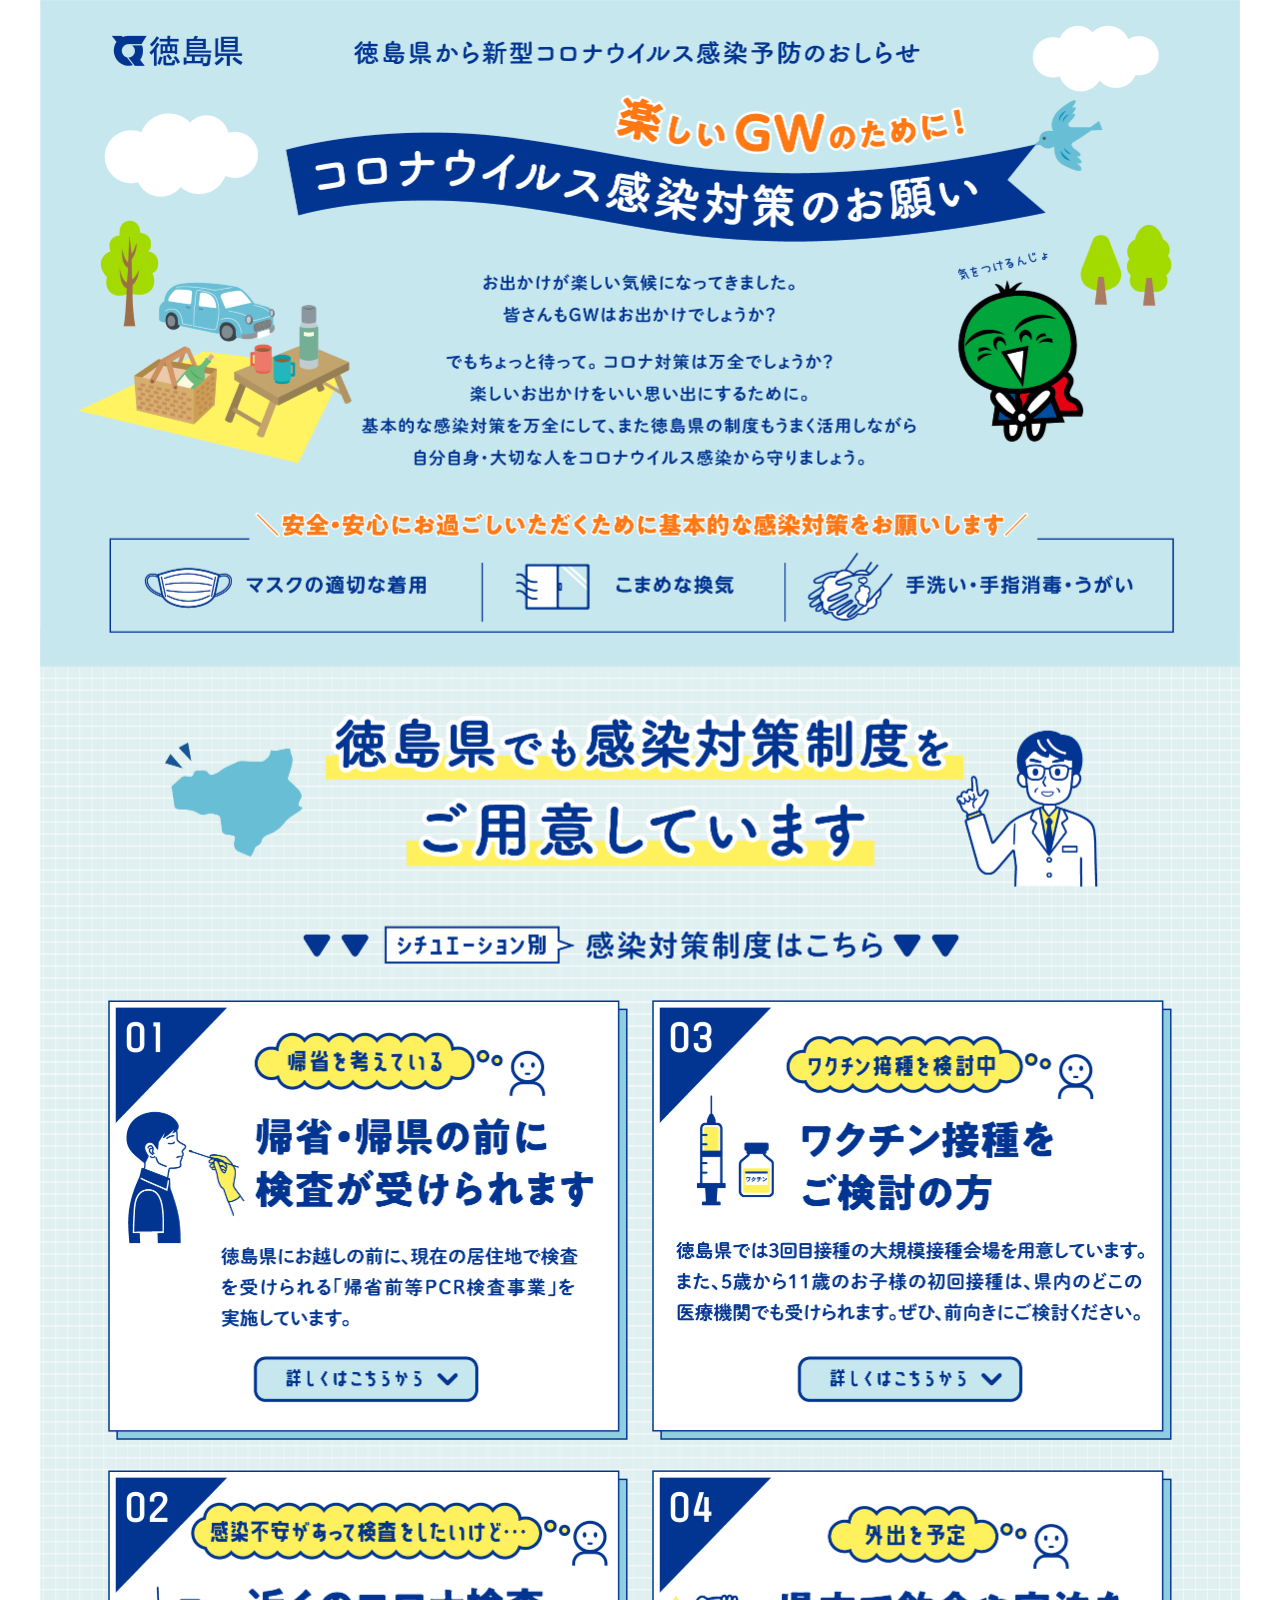
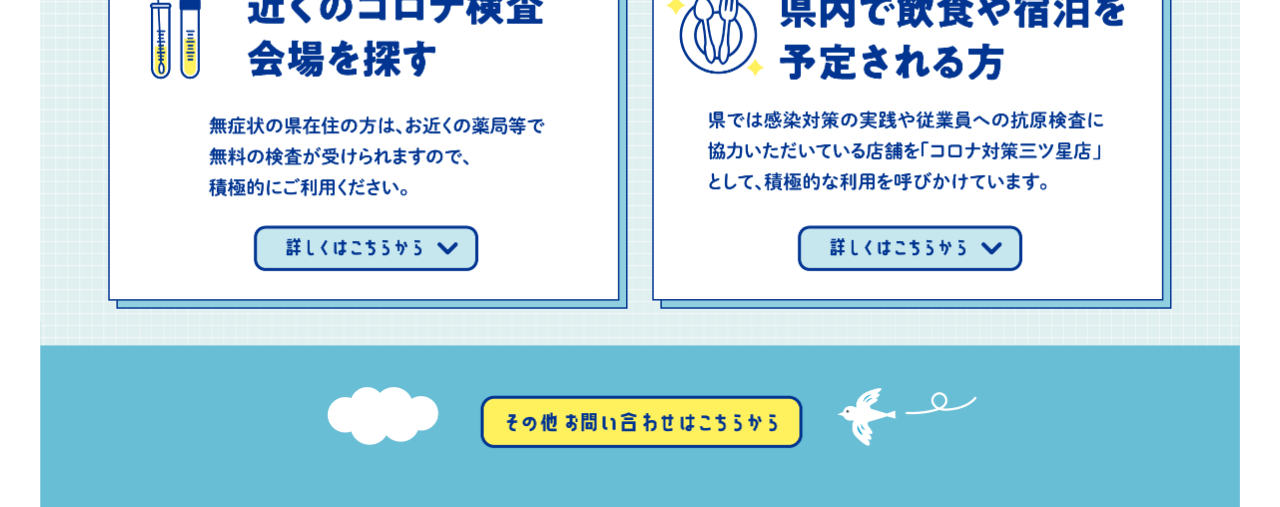
==== index.html @ fa1882f9 "初期値" ====
<!DOCTYPE html>
<html lang="ja" prefix="og: https://ogp.me/ns#">

<head>

<meta charset="utf-8">
<meta name="viewport" content="width=device-width">
<meta name="format-detection" content="telephone=no">

<title></title>
<meta name="description" content="###">
<meta name="keywords" content="###">

<link rel="icon" href="img/cmn/favicon.ico">
<link rel="apple-touch-icon" href="img/cmn/apple-touch-icon.png">

<link rel="stylesheet" href="css/style.css">

</head>
<body>

  <div class="main">
    <div class="main_img"><img src="img/main.png" alt="メイン画像"></div>
    <ol class="main_link mod_flex_center">
      <li class="item"><a href=""><img src="img/link1.png" alt=""></a></li>
      <li class="item"><a href=""><img src="img/link2.png" alt=""></a></li>
      <li class="item"><a href=""><img src="img/link3.png" alt=""></a></li>
      <li class="item"><a href=""><img src="img/link4.png" alt=""></a></li>
    </ol>
  </div>

</body>
</html>
---- css/style.css ----
@charset "UTF-8";
@import url("../css/default.css");
@import url("../css/delay_anim.css");
@import url("../css/default.css");
@import url("../css/delay_anim.css");
body {
  width: 100%;
  min-width: 1000px;
  min-height: 100vh;
  color: #000;
  font-size: .14rem;
  font-family: "メイリオ", "Meiryo", "游ゴシック", "Yu Gothic", YuGothic, "ヒラギノ角ゴ Pro W3", "Hiragino Kaku Gothic Pro", sans-serif;
  background-color: #fff;
}

@media screen and (max-width: 767px) {
  body {
    min-width: 320px;
  }
  body.fixed {
    position: fixed !important;
    top: 0;
    left: 0;
    overflow: hidden;
  }
}

/* Avoid Chrome to see Safari hack */
@supports (-webkit-touch-callout: none) {
  body {
    /* The hack for Safari */
    min-height: -webkit-fill-available;
  }
}

.wrapper {
  overflow: hidden;
}

.container {
  width: 960px;
  margin: 0 auto;
}

@media screen and (max-width: 767px) {
  .container {
    width: calc(100% - .2rem);
  }
}

a {
  color: #000;
}

@media screen and (max-width: 767px) {
  img {
    width: 100%;
  }
}

.img_switch {
  visibility: hidden;
}

@media screen and (max-width: 767px) {
  .pconly {
    display: none !important;
  }
}

@media screen and (min-width: 768px) {
  .sponly {
    display: none;
  }
}

.sec_bg {
  background: url(../img/cmn/bg.png) center center no-repeat;
}

.border-radius {
  border-radius: 9px;
  -webkit-border-radius: 9px;
  -moz-border-radius: 9px;
}

.object-fit_img01 {
  -o-object-fit: contain;
     object-fit: contain;
  font-family: 'object-fit: contain;';
}

.object-fit_img02 {
  -o-object-fit: cover;
     object-fit: cover;
  -o-object-position: bottom;
     object-position: bottom;
  font-family: 'object-fit: cover; object-position: bottom;';
}

.nopost {
  padding: 0.5rem 0;
  font-size: 1.2em;
  text-align: center;
}

/* Loading
--------------------------------------------------------------*/
.cmn_loader {
  width: 100%;
  height: 100vh;
  background-color: #e8e7e7;
  position: fixed;
  top: 0;
  left: 0;
  z-index: 9999;
  -webkit-transition: .4s;
  transition: .4s;
}

.cmn_loader p {
  width: 341px;
  height: 100vh;
  line-height: 100vh;
  margin: 0 auto;
  text-align: center;
  opacity: 1;
  -webkit-transition: opacity 1s ease;
  transition: opacity 1s ease;
}

.cmn_loader p img {
  width: 100%;
  vertical-align: middle;
}

.cmn_loader p.load {
  opacity: 1;
}

/* header
--------------------------------------------------------------*/
.cmn_header {
  position: relative;
  /* globalNav ---------- */
}

@media screen and (min-width: 768px) {
  .cmn_header .nav .hamburger {
    display: none;
  }
}

@media screen and (max-width: 767px) {
  .cmn_header .nav .hamburger {
    display: block;
  }
}

@media screen and (min-width: 768px) {
  .cmn_header .nav .global {
    display: block !important;
  }
}

@media screen and (max-width: 767px) {
  .cmn_header .nav .global {
    display: none;
    width: 100vw;
    height: 100vh;
    padding: 100px 0 0;
    background-color: #fff;
    text-align: center;
    position: absolute;
    top: 0;
  }
}

/* SP Menu */
.menu-trigger {
  display: inline-block;
  width: 36px;
  height: 28px;
  vertical-align: middle;
  cursor: pointer;
  position: fixed;
  top: 15px;
  right: 15px;
  z-index: 100;
}

@media screen and (min-width: 768px) {
  .menu-trigger {
    display: none;
  }
}

.menu-trigger span {
  display: inline-block;
  width: 100%;
  height: 4px;
  background-color: #000;
  -webkit-box-sizing: border-box;
          box-sizing: border-box;
  position: absolute;
  left: 0;
  -webkit-transition: .4s;
  transition: .4s;
}

.menu-trigger.active span {
  background-color: #fff;
}

.menu-trigger span:nth-of-type(1) {
  top: 0;
}

.menu-trigger.active span:nth-of-type(1) {
  -webkit-transform: translateY(12px) rotate(-45deg);
          transform: translateY(12px) rotate(-45deg);
}

.menu-trigger span:nth-of-type(2) {
  top: 12px;
}

.menu-trigger.active span:nth-of-type(2) {
  opacity: 0;
}

.menu-trigger span:nth-of-type(3) {
  bottom: 0;
}

.menu-trigger.active span:nth-of-type(3) {
  -webkit-transform: translateY(-12px) rotate(45deg);
          transform: translateY(-12px) rotate(45deg);
}

/* footer
--------------------------------------------------------------*/
/* pagetop ---------- */
.pagetop {
  position: fixed;
  -webkit-transition: .4s;
  transition: .4s;
}

.pagetop:hover {
  opacity: .7;
}

/* --------------------------------------------------------------
   下層_共通
-------------------------------------------------------------- */
/* 01 BreadCrumb ---------- */
.breadcrumb ol {
  -webkit-box-sizing: border-box;
          box-sizing: border-box;
}

.breadcrumb ol li {
  display: inline;
  font-size: 13px;
}

.breadcrumb ol li a {
  color: #000;
  -webkit-transition: .4s;
  transition: .4s;
}

.breadcrumb ol li a:hover {
  opacity: .7;
}

.breadcrumb ol li a::after {
  content: "/";
  margin-left: 3px;
}

/* 02 BreadCrumb ---------- */
.breadcrumb .breadcrumb_inner {
  width: 100%;
  text-overflow: ellipsis;
  overflow: hidden;
  white-space: nowrap;
  -webkit-box-sizing: border-box;
          box-sizing: border-box;
}

.breadcrumb .breadcrumb_inner > span {
  display: inline;
  font-size: 13px;
}

.breadcrumb .breadcrumb_inner > span a {
  color: #000;
  -webkit-transition: .4s;
  transition: .4s;
}

.breadcrumb .breadcrumb_inner > span a:hover {
  opacity: .7;
}

.breadcrumb .breadcrumb_inner > span a::after {
  content: "/";
  margin-left: 3px;
}

/* page title ---------- */
/* template ---------- */
/* ページャー ---------- */
/* SP時、横スクロール */
.cmn_yoko_scroll {
  -webkit-overflow-scrolling: touch;
  overflow-scrolling: touch;
  overflow-x: scroll;
  white-space: nowrap;
  /*-webkit-overflow-scrolling: touch;safari未対応のため削除する*/
}

.cmn_yoko_scroll::-webkit-scrollbar {
  height: 10px;
}

.cmn_yoko_scroll::-webkit-scrollbar-track {
  margin: 0 2px;
  background: #ccc;
  border-radius: 5px;
}

.cmn_yoko_scroll::-webkit-scrollbar-thumb {
  border-radius: 5px;
  background: #666;
}

/* SP時のみタップしたら画像拡大 */
.sponly {
  position: relative;
}

.sponly a {
  pointer-events: none;
}

.sponly a::before {
  display: block;
  position: absolute;
  content: "";
  top: 0;
  left: 0;
  width: 100%;
  height: 100%;
  background: transparent;
  z-index: 10;
}

/* 中心 ----------- */
.top_mv {
  position: fixed;
  top: 0;
  left: 220px;
  width: calc(100% - 220px);
  min-width: 1000px;
  height: 1030px;
  z-index: -1;
}

.top_mv video {
  position: absolute;
  top: 50%;
  left: 50%;
  width: auto;
  height: auto;
  min-width: 100%;
  min-height: 100%;
  -webkit-transform: translate(-50%, -50%);
          transform: translate(-50%, -50%);
}

.top_mv .mv_catch {
  width: 100%;
  position: absolute;
  top: 50%;
  left: 0;
  text-align: center;
  margin-top: -153px;
}

/* --------------------------------------------------------------
   Module_Element
-------------------------------------------------------------- */
/* Flex ---------- */
.mod_flex {
  display: -webkit-box;
  display: -webkit-flex;
  display: -ms-flexbox;
  display: flex;
  -webkit-flex-wrap: wrap;
      -ms-flex-wrap: wrap;
          flex-wrap: wrap;
}

.mod_flex.align-center {
  -webkit-box-align: center;
  -webkit-align-items: center;
      -ms-flex-align: center;
          align-items: center;
}

.mod_flex_center {
  display: -webkit-box;
  display: -webkit-flex;
  display: -ms-flexbox;
  display: flex;
  -webkit-flex-wrap: wrap;
      -ms-flex-wrap: wrap;
          flex-wrap: wrap;
  -webkit-box-pack: center;
  -webkit-justify-content: center;
      -ms-flex-pack: center;
          justify-content: center;
}

.mod_flex_center.align-center {
  -webkit-box-align: center;
  -webkit-align-items: center;
      -ms-flex-align: center;
          align-items: center;
}

.mod_flex_between {
  display: -webkit-box;
  display: -webkit-flex;
  display: -ms-flexbox;
  display: flex;
  -webkit-flex-wrap: wrap;
      -ms-flex-wrap: wrap;
          flex-wrap: wrap;
  -webkit-box-pack: justify;
  -webkit-justify-content: space-between;
      -ms-flex-pack: justify;
          justify-content: space-between;
  /* 3列4列の場合の調整 */
  /* // 3列4列の場合の調整 */
}

.mod_flex_between.align-center {
  -webkit-box-align: center;
  -webkit-align-items: center;
      -ms-flex-align: center;
          align-items: center;
}

.mod_flex_between.col3::after, .mod_flex_between.col4::before, .mod_flex_between.col4::after {
  content: "";
  display: block;
  height: 0;
}

.mod_flex_between.col4::before {
  -webkit-box-ordinal-group: 2;
  -webkit-order: 1;
      -ms-flex-order: 1;
          order: 1;
}

.mod_flex_around {
  display: -webkit-box;
  display: -webkit-flex;
  display: -ms-flexbox;
  display: flex;
  -webkit-flex-wrap: wrap;
      -ms-flex-wrap: wrap;
          flex-wrap: wrap;
  -webkit-justify-content: space-around;
      -ms-flex-pack: distribute;
          justify-content: space-around;
}

.mod_flex_around.align-center {
  -webkit-box-align: center;
  -webkit-align-items: center;
      -ms-flex-align: center;
          align-items: center;
}

/* Background ---------- */
.mod_bg01 {
  background-size: 20rem auto;
  background-repeat: no-repeat;
  background-position: center;
}

@media screen and (max-width: 767px) {
  .mod_bg01 {
    background-size: 100%;
  }
}

.mod_bg02 {
  background-size: cover;
  background-repeat: no-repeat;
  background-position: center;
}

@media screen and (max-width: 767px) {
  .mod_bg02 {
    background-size: 100%;
  }
}

.mod_bg03 {
  background-repeat: repeat;
}

/* mod_layout ---------- */
.mod_layout01 {
  padding: 1rem 0;
}

@media screen and (max-width: 767px) {
  .mod_layout01 {
    padding: .5rem 0;
  }
}

.mod_layout02 {
  padding: 1rem 0 0;
}

@media screen and (max-width: 767px) {
  .mod_layout02 {
    padding: .5rem 0 0;
  }
}

/* mod_btn ---------- */
.mod_btn01 a {
  display: block;
  -webkit-transition: .4s;
  transition: .4s;
}

.mod_btn01 a:hover {
  opacity: .7;
}

/* number ---------- */
.mod_num {
  counter-reset: number 0;
}

.mod_num li {
  position: relative;
}

.mod_num li::before {
  counter-increment: number 1;
  content: counter(number) "";
  border-radius: 50%;
  position: absolute;
}

/* wp-pagenavi ---------- */
.wp-pagenavi {
  display: -webkit-box;
  display: -webkit-flex;
  display: -ms-flexbox;
  display: flex;
  -webkit-flex-wrap: wrap;
      -ms-flex-wrap: wrap;
          flex-wrap: wrap;
  -webkit-box-pack: center;
  -webkit-justify-content: center;
      -ms-flex-pack: center;
          justify-content: center;
  -webkit-box-align: center;
  -webkit-align-items: center;
      -ms-flex-align: center;
          align-items: center;
  height: 55px;
}

.wp-pagenavi a,
.wp-pagenavi .current {
  display: -webkit-box;
  display: -webkit-flex;
  display: -ms-flexbox;
  display: flex;
  -webkit-flex-wrap: wrap;
      -ms-flex-wrap: wrap;
          flex-wrap: wrap;
  -webkit-box-align: center;
  -webkit-align-items: center;
      -ms-flex-align: center;
          align-items: center;
  -webkit-box-pack: center;
  -webkit-justify-content: center;
      -ms-flex-pack: center;
          justify-content: center;
  width: 46px;
  height: 100%;
  margin: 0 5px;
  border-radius: 6px;
}

.wp-pagenavi a {
  color: #000;
  font-size: 18px;
  font-weight: bold;
  font-family: "Roboto", sans-serif;
  background-color: #fff;
  border: 2px solid #dfdfdf;
}

@media screen and (min-width: 768px) {
  .wp-pagenavi a {
    -webkit-transition: .4s;
    transition: .4s;
  }
  .wp-pagenavi a:hover {
    opacity: .7;
  }
  .wp-pagenavi a:hover {
    color: #f00;
    border-color: currentColor;
    opacity: 1;
  }
}

.wp-pagenavi a.previouspostslink, .wp-pagenavi a.nextpostslink {
  -webkit-box-pack: normal;
  -webkit-justify-content: normal;
      -ms-flex-pack: normal;
          justify-content: normal;
  width: auto;
  margin: 0 25px;
  font-size: 16px;
}

.wp-pagenavi a.previouspostslink {
  padding: 0 16px 0 50px;
  background: left 15px center/6px auto no-repeat url(../img/common/arrow_left.png);
}

.wp-pagenavi a.nextpostslink {
  padding: 0 50px 0 16px;
  background: right 15px center/6px auto no-repeat url(../img/common/arrow_right.png);
}

.wp-pagenavi .extend {
  margin: 0 12px;
  font-size: 18px;
  font-weight: bold;
}

.wp-pagenavi .current {
  color: #9c9c9c;
  background-color: #eeeeee;
  border: 2px solid #eeeeee;
}

/* TOP
--------------------------------------------------------------*/
/* main visual / firstview ----------- */
/* 下層pege名前
--------------------------------------------------------------*/
/* main visual / firstview ----------- */
/* gmap ----------- */
#map-canvas {
  width: 100%;
  height: 360px;
  border: 5px solid #000;
}

@media screen and (max-width: 767px) {
  #map-canvas {
    height: 250px;
    border-width: 2px;
  }
}

.gm-style img {
  max-width: 100% !important;
  max-height: 100%;
}

/* お問い合わせ
--------------------------------------------------------------*/
/* contents ----------- */
/* form ----------- */
input,
textarea,
select {
  width: 100%;
  border: none;
  font-size: .15rem;
  background: #f4f4f4;
  outline: none;
}

@media screen and (max-width: 767px) {
  input,
  textarea,
  select {
    font-size: .16rem;
  }
}

input::-webkit-input-placeholder,
textarea::-webkit-input-placeholder {
  color: #aaa;
}

input:-ms-input-placeholder,
textarea:-ms-input-placeholder {
  color: #aaa;
}

input::-ms-input-placeholder,
textarea::-ms-input-placeholder {
  color: #aaa;
}

input::placeholder,
textarea::placeholder {
  color: #aaa;
}

input:-ms-input-placeholder,
textarea:-ms-input-placeholder {
  color: #aaa;
}

input::-ms-input-placeholder,
textarea:-ms-input-placeholder {
  color: #aaa;
}

input::-ms-input-placeholder,
textarea::-ms-input-placeholder {
  color: #aaa;
}

input::-ms-input-placeholder,
textarea::placeholder {
  color: #aaa;
}

input[type="number"] {
  -moz-appearance: none;
       appearance: none;
  -webkit-appearance: none;
}

input[type="number"]::-webkit-outer-spin-button,
input[type="number"]::-webkit-inner-spin-button {
  -webkit-appearance: none;
  margin: 0;
}

input[type="number"] {
  -moz-appearance: textfield;
}

input[type="date"]::-webkit-inner-spin-button {
  appearance: none;
  -webkit-appearance: none;
}

input[type="date"]::-webkit-clear-button {
  appearance: none;
  -webkit-appearance: none;
}

input {
  min-height: .55rem;
  padding: .05rem .25rem;
}

textarea {
  height: 1.65rem;
  padding: .2rem .25rem;
  resize: none;
}

select::-ms-expand {
  display: none;
}

select,
.select {
  -webkit-appearance: none;
  -moz-appearance: none;
  appearance: none;
  background-image: url(../img/contact/select_arrow.png);
  background-repeat: no-repeat;
  background-size: .074rem auto;
  background-position: center right .2rem;
  cursor: pointer;
}

/* 検索 ----------- */
.search input[type=search] {
  -webkit-appearance: none;
  display: inline-block;
  padding: .05rem .1rem;
  width: 2.2rem;
  height: .4rem;
  font-size: .16rem;
  -webkit-box-sizing: border-box;
          box-sizing: border-box;
  border-radius: .04rem;
  border: 1px solid #ccc;
}

.search input[type=search]::-webkit-search-cancel-button {
  -webkit-appearance: none;
}

.search input[type=search]:focus {
  outline: none;
}

.search input[type=search]:focus::-webkit-input-placeholder {
  color: transparent;
}

.search input[type=submit] {
  -webkit-appearance: none;
  padding: 0 10px;
  width: .35rem;
  height: 0;
  padding: .4rem 0 0;
  border: none;
  background: center/0.2rem auto no-repeat url(../img/column/search_ico.png);
  position: absolute;
  top: 0;
  right: 0;
}

.form {
  width: 100%;
}

.form dt,
.form dd {
  font-size: .16rem;
  text-align: left;
}

.form dt {
  width: 2.4rem;
  float: left;
  clear: both;
  padding: .2rem 0 0;
  font-weight: 600;
}

@media screen and (max-width: 767px) {
  .form dt {
    width: 100%;
    float: none;
    padding: .23rem 0 .05rem;
  }
}

.form dd {
  padding: 0 0 .2rem 2.4rem;
}

.form dd.radio input[type="radio"] {
  display: none;
  -webkit-appearance: none;
     -moz-appearance: none;
          appearance: none;
}

.form dd.radio input[type="radio"] + span {
  padding-left: .27rem;
  width: .18rem;
  height: .18rem;
  min-height: 0;
  font-size: .17rem;
  background-image: url(../img/contact/radio.png);
  background-repeat: no-repeat;
  background-size: .18rem auto;
  background-position: left center;
  cursor: pointer;
  position: relative;
  -webkit-appearance: none;
  -moz-appearance: none;
  -webkit-appearance: none;
}

@media screen and (max-width: 767px) {
  .form dd.radio input[type="radio"] + span {
    height: auto;
    line-height: 1.8;
  }
}

.form dd.radio input[type="radio"] + span {
  cursor: pointer;
}

.form dd.radio input[type="radio"]:checked + span {
  background-image: url(../img/contact/radio_checked.png);
}

.check input[type="checkbox"] {
  display: none;
}

.check input[type="checkbox"] + span {
  height: auto;
  padding-left: .25rem;
  line-height: 1;
  cursor: pointer;
  position: relative;
}

.check input[type="checkbox"] + span::before {
  content: "";
  width: .2rem;
  height: .2rem;
  background-image: url(../img/contact/checkbox.png);
  background-repeat: no-repeat;
  background-size: .2rem auto;
  position: absolute;
  top: 0;
  left: 0;
}

.check input[type="checkbox"]:checked + span::before {
  background-image: url(../img/contact/checkbox_checked.png);
}

/* form_btn ----------- */
.form_btn {
  margin: .4rem 0 0;
}

.form_btn input {
  display: inline-block;
  width: 3.3rem;
  height: .68rem;
  line-height: .68rem;
  min-height: 100%;
  margin: 0 .06rem;
  padding: 0;
  color: #fff;
  font-size: .16rem;
  background-color: #f2a531;
  background-image: url(../img/contact/arrow_right.png);
  background-repeat: no-repeat;
  background-position: center right .48rem;
  background-size: .0741rem auto;
  cursor: pointer;
  -webkit-transition: .4s;
  transition: .4s;
}

.form_btn input:hover {
  opacity: .7;
}

@media screen and (max-width: 767px) {
  .form_btn input {
    width: 3.31rem;
    margin: 0;
    background-position: center right .5rem;
  }
}

/* privacy ----------- */
.privacy {
  overflow-y: scroll;
}

@media screen and (max-width: 767px) {
  .privacy {
    -webkit-overflow-scrolling: touch;
  }
  .privacy::-webkit-scrollbar {
    width: .06rem;
  }
  .privacy::-webkit-scrollbar-thumb {
    background: #b5b5b5;
    border-radius: .1rem;
  }
}

/* エラー　デフォルト ----------- */
/* input ----------- */
/* confirm ----------- */
/* thanks ----------- */
.wpcf7-spinner {
  display: none !important;
}

/* --------------------------------------------------------------
   共通
-------------------------------------------------------------- */
body {
  min-width: 1000px;
  color: #000;
  font-size: .14rem;
  font-family: "メイリオ", "Meiryo", "游ゴシック", "Yu Gothic", YuGothic, "ヒラギノ角ゴ Pro W3", "Hiragino Kaku Gothic Pro", sans-serif;
  background-color: #fff;
}

@media screen and (max-width: 767px) {
  body {
    min-width: 320px;
  }
}

.wrapper {
  overflow: hidden;
}

.container {
  width: 960px;
  margin: 0 auto;
}

@media screen and (max-width: 767px) {
  .container {
    width: calc(100% - .2rem);
  }
}

a {
  color: #000;
}

.img_switch {
  visibility: hidden;
}

@media screen and (max-width: 767px) {
  .pconly {
    display: none !important;
  }
}

@media screen and (min-width: 768px) {
  .sponly {
    display: none;
  }
}

.sec_bg {
  background: url(../img/cmn/bg.png) center center no-repeat;
}

.border-radius {
  border-radius: 9px;
  -webkit-border-radius: 9px;
  -moz-border-radius: 9px;
}

.object-fit_img01 {
  -o-object-fit: contain;
     object-fit: contain;
  font-family: 'object-fit: contain;';
}

.object-fit_img02 {
  -o-object-fit: cover;
     object-fit: cover;
  -o-object-position: bottom;
     object-position: bottom;
  font-family: 'object-fit: cover; object-position: bottom;';
}

.nopost {
  padding: 0.5rem 0;
  font-size: 1.2em;
  text-align: center;
}

/* Loading
--------------------------------------------------------------*/
.cmn_loader {
  width: 100%;
  height: 100vh;
  background-color: #e8e7e7;
  position: fixed;
  top: 0;
  left: 0;
  z-index: 9999;
  -webkit-transition: .4s;
  transition: .4s;
}

.cmn_loader p {
  width: 341px;
  height: 100vh;
  line-height: 100vh;
  margin: 0 auto;
  text-align: center;
  opacity: 1;
  -webkit-transition: opacity 1s ease;
  transition: opacity 1s ease;
}

.cmn_loader p img {
  width: 100%;
  vertical-align: middle;
}

.cmn_loader p.load {
  opacity: 1;
}

/* header
--------------------------------------------------------------*/
.cmn_header {
  position: relative;
  /* globalNav ---------- */
}

.cmn_header .nav .hamburger {
  display: none;
}

@media screen and (max-width: 767px) {
  .cmn_header .nav .hamburger {
    display: block;
  }
}

@media screen and (min-width: 768px) {
  .cmn_header .nav .global {
    display: block !important;
  }
}

@media screen and (max-width: 767px) {
  .cmn_header .nav .global {
    display: none;
    width: 100vw;
    height: 100vh;
    padding: 100px 0 0;
    background-color: #fff;
    text-align: center;
    position: absolute;
    top: 0;
  }
}

/* SP Menu */
.menu-trigger {
  display: inline-block;
  width: 36px;
  height: 28px;
  vertical-align: middle;
  cursor: pointer;
  position: fixed;
  top: 15px;
  right: 15px;
  z-index: 100;
}

@media screen and (min-width: 768px) {
  .menu-trigger {
    display: none;
  }
}

.menu-trigger span {
  display: inline-block;
  width: 100%;
  height: 4px;
  background-color: #000;
  -webkit-box-sizing: border-box;
          box-sizing: border-box;
  position: absolute;
  left: 0;
  -webkit-transition: .4s;
  transition: .4s;
}

.menu-trigger.active span {
  background-color: #fff;
}

.menu-trigger span:nth-of-type(1) {
  top: 0;
}

.menu-trigger.active span:nth-of-type(1) {
  -webkit-transform: translateY(12px) rotate(-45deg);
          transform: translateY(12px) rotate(-45deg);
}

.menu-trigger span:nth-of-type(2) {
  top: 12px;
}

.menu-trigger.active span:nth-of-type(2) {
  opacity: 0;
}

.menu-trigger span:nth-of-type(3) {
  bottom: 0;
}

.menu-trigger.active span:nth-of-type(3) {
  -webkit-transform: translateY(-12px) rotate(45deg);
          transform: translateY(-12px) rotate(45deg);
}

/* footer
--------------------------------------------------------------*/
/* pagetop ---------- */
.pagetop {
  position: fixed;
  -webkit-transition: .4s;
  transition: .4s;
}

.pagetop:hover {
  opacity: .7;
}

/* --------------------------------------------------------------
   Module_Element
-------------------------------------------------------------- */
/* Flex ---------- */
.mod_flex {
  display: -webkit-box;
  display: -webkit-flex;
  display: -ms-flexbox;
  display: flex;
  -webkit-flex-wrap: wrap;
      -ms-flex-wrap: wrap;
          flex-wrap: wrap;
}

.mod_flex.align-center {
  -webkit-box-align: center;
  -webkit-align-items: center;
      -ms-flex-align: center;
          align-items: center;
}

.mod_flex_center {
  display: -webkit-box;
  display: -webkit-flex;
  display: -ms-flexbox;
  display: flex;
  -webkit-flex-wrap: wrap;
      -ms-flex-wrap: wrap;
          flex-wrap: wrap;
  -webkit-box-pack: center;
  -webkit-justify-content: center;
      -ms-flex-pack: center;
          justify-content: center;
}

.mod_flex_center.align-center {
  -webkit-box-align: center;
  -webkit-align-items: center;
      -ms-flex-align: center;
          align-items: center;
}

.mod_flex_between {
  display: -webkit-box;
  display: -webkit-flex;
  display: -ms-flexbox;
  display: flex;
  -webkit-flex-wrap: wrap;
      -ms-flex-wrap: wrap;
          flex-wrap: wrap;
  -webkit-box-pack: justify;
  -webkit-justify-content: space-between;
      -ms-flex-pack: justify;
          justify-content: space-between;
  /* 3列4列の場合の調整 */
  /* // 3列4列の場合の調整 */
}

.mod_flex_between.align-center {
  -webkit-box-align: center;
  -webkit-align-items: center;
      -ms-flex-align: center;
          align-items: center;
}

.mod_flex_between.col3::after, .mod_flex_between.col4::before, .mod_flex_between.col4::after {
  content: "";
  display: block;
  height: 0;
}

.mod_flex_between.col4::before {
  -webkit-box-ordinal-group: 2;
  -webkit-order: 1;
      -ms-flex-order: 1;
          order: 1;
}

.mod_flex_around {
  display: -webkit-box;
  display: -webkit-flex;
  display: -ms-flexbox;
  display: flex;
  -webkit-flex-wrap: wrap;
      -ms-flex-wrap: wrap;
          flex-wrap: wrap;
  -webkit-justify-content: space-around;
      -ms-flex-pack: distribute;
          justify-content: space-around;
}

.mod_flex_around.align-center {
  -webkit-box-align: center;
  -webkit-align-items: center;
      -ms-flex-align: center;
          align-items: center;
}

/* Background ---------- */
.mod_bg01 {
  background-size: 20rem auto;
  background-repeat: no-repeat;
  background-position: center;
}

@media screen and (max-width: 767px) {
  .mod_bg01 {
    background-size: 100%;
  }
}

.mod_bg02 {
  background-size: cover;
  background-repeat: no-repeat;
  background-position: center;
}

@media screen and (max-width: 767px) {
  .mod_bg02 {
    background-size: 100%;
  }
}

.mod_bg03 {
  background-repeat: repeat;
}

/* mod_layout ---------- */
.mod_layout01 {
  padding: 1rem 0;
}

@media screen and (max-width: 767px) {
  .mod_layout01 {
    padding: .5rem 0;
  }
}

.mod_layout02 {
  padding: 1rem 0 0;
}

@media screen and (max-width: 767px) {
  .mod_layout02 {
    padding: .5rem 0 0;
  }
}

/* mod_tit ---------- */
/* mod_btn ---------- */
.mod_btn01 a {
  display: block;
  -webkit-transition: .4s;
  transition: .4s;
}

.mod_btn01 a:hover {
  opacity: .7;
}

/* number ---------- */
.mod_num {
  counter-reset: number 0;
}

.mod_num li {
  position: relative;
}

.mod_num li::before {
  counter-increment: number 1;
  content: counter(number) "";
  border-radius: 50%;
  position: absolute;
}

/* --------------------------------------------------------------
   Contents_共通
-------------------------------------------------------------- */
/* Title ---------- */
/* Text ---------- */
/* fontawesome ---------- */
.fontawesome::before {
  display: inline-block;
  content: "\f105";
  font-family: "Font Awesome 5 Free";
  font-weight: 900;
}

/* main
--------------------------------------------------------------*/
/* main ----------- */
.main {
  margin: 0 auto;
  position: relative;
}

@media screen and (min-width: 768px) {
  .main {
    width: 12rem;
  }
}

.main_link {
  width: 10.88rem;
  position: absolute;
  left: calc(50% - 5.44rem);
  bottom: 1.68rem;
}

.main_link .item {
  width: 5.2rem;
}

@media screen and (min-width: 768px) {
  .main_link .item {
    margin: 0 .12rem .3rem;
  }
}

.main_link .item a {
  display: block;
}

@media screen and (min-width: 768px) {
  .main_link .item a {
    -webkit-transition: .4s;
    transition: .4s;
  }
  .main_link .item a:hover {
    opacity: .7;
  }
}

@media screen and (max-width: 767px) {
  .main_link {
    width: calc(100% - .2rem);
    left: 0;
    right: 0;
    margin: 0 auto;
    bottom: .5rem;
  }
  .main_link .item {
    width: calc((100% - .24rem) / 2);
    margin: 0 .06rem .08rem;
  }
}

/* お問い合わせ
--------------------------------------------------------------*/
/* contents ----------- */
/* form ----------- */
input,
textarea,
select {
  width: 100%;
  border: none;
  font-size: .15rem;
  background-color: #f4f4f4;
}

@media screen and (max-width: 767px) {
  input,
  textarea,
  select {
    font-size: .16rem;
  }
}

input::-webkit-input-placeholder,
textarea::-webkit-input-placeholder {
  color: #aaa;
}

input:-ms-input-placeholder,
textarea:-ms-input-placeholder {
  color: #aaa;
}

input::-ms-input-placeholder,
textarea::-ms-input-placeholder {
  color: #aaa;
}

input::placeholder,
textarea::placeholder {
  color: #aaa;
}

input:-ms-input-placeholder,
textarea:-ms-input-placeholder {
  color: #aaa;
}

input::-ms-input-placeholder,
textarea:-ms-input-placeholder {
  color: #aaa;
}

input::-ms-input-placeholder,
textarea::-ms-input-placeholder {
  color: #aaa;
}

input::-ms-input-placeholder,
textarea::placeholder {
  color: #aaa;
}

input {
  min-height: .55rem;
  padding: .05rem .25rem;
}

textarea {
  height: 1.65rem;
  padding: .2rem .25rem;
  resize: none;
}

select::-ms-expand {
  display: none;
}

select,
.select {
  -webkit-appearance: none;
  -moz-appearance: none;
  appearance: none;
  background-image: url(../img/contact/select_arrow.png);
  background-repeat: no-repeat;
  background-size: .074rem auto;
  background-position: center right .2rem;
  cursor: pointer;
}

dl {
  width: 100%;
}

dl dt,
dl dd {
  font-size: .16rem;
  text-align: left;
}

dl dt {
  width: 2.4rem;
  float: left;
  clear: both;
  padding: .2rem 0 0;
  font-weight: 600;
}

@media screen and (max-width: 767px) {
  dl dt {
    width: 100%;
    float: none;
    padding: .23rem 0 .05rem;
  }
}

dl dd {
  padding: 0 0 .2rem 2.4rem;
}

dl dd.radio input[type="radio"] {
  display: none;
}

dl dd.radio input[type="radio"] + label {
  height: .55rem;
  line-height: .55rem;
  padding-left: .27rem;
  width: .18rem;
  height: .18rem;
  min-height: 0;
  font-size: .17rem;
  background-image: url(../img/contact/radio.png);
  background-repeat: no-repeat;
  background-size: .18rem auto;
  background-position: left center;
  cursor: pointer;
  position: relative;
  -webkit-appearance: none;
}

@media screen and (max-width: 767px) {
  dl dd.radio input[type="radio"] + label {
    height: auto;
    line-height: 1.8;
  }
}

dl dd.radio input[type="radio"] + label {
  cursor: pointer;
}

dl dd.radio input[type="radio"]:checked + label {
  background-image: url(../img/contact/radio_checked.png);
}

.check input[type="checkbox"] {
  display: none;
}

.check input[type="checkbox"] + label {
  height: auto;
  padding-left: .25rem;
  line-height: 1;
  cursor: pointer;
  position: relative;
}

.check input[type="checkbox"] + label::before {
  content: "";
  width: .2rem;
  height: .2rem;
  background-image: url(../img/contact/checkbox.png);
  background-repeat: no-repeat;
  background-size: .2rem auto;
  position: absolute;
  top: 0;
  left: 0;
}

.check input[type="checkbox"]:checked + label::before {
  background-image: url(../img/contact/checkbox_checked.png);
}

/* form_btn ----------- */
.form_btn {
  margin: .4rem 0 0;
}

.form_btn input {
  display: inline-block;
  width: 3.3rem;
  height: .68rem;
  line-height: .68rem;
  min-height: 100%;
  margin: 0 .06rem;
  padding: 0;
  color: #fff;
  font-size: .16rem;
  background-color: #f2a531;
  background-image: url(../img/contact/arrow_right.png);
  background-repeat: no-repeat;
  background-position: center right .48rem;
  background-size: .0741rem auto;
  cursor: pointer;
  -webkit-transition: .4s;
  transition: .4s;
}

.form_btn input:hover {
  opacity: .7;
}

@media screen and (max-width: 767px) {
  .form_btn input {
    width: 3.31rem;
    margin: 0;
    background-position: center right .5rem;
  }
}

/* confirm ----------- */
/* thanks ----------- */
.wpcf7-spinner {
  display: none !important;
}
/*# sourceMappingURL=style.css.map */
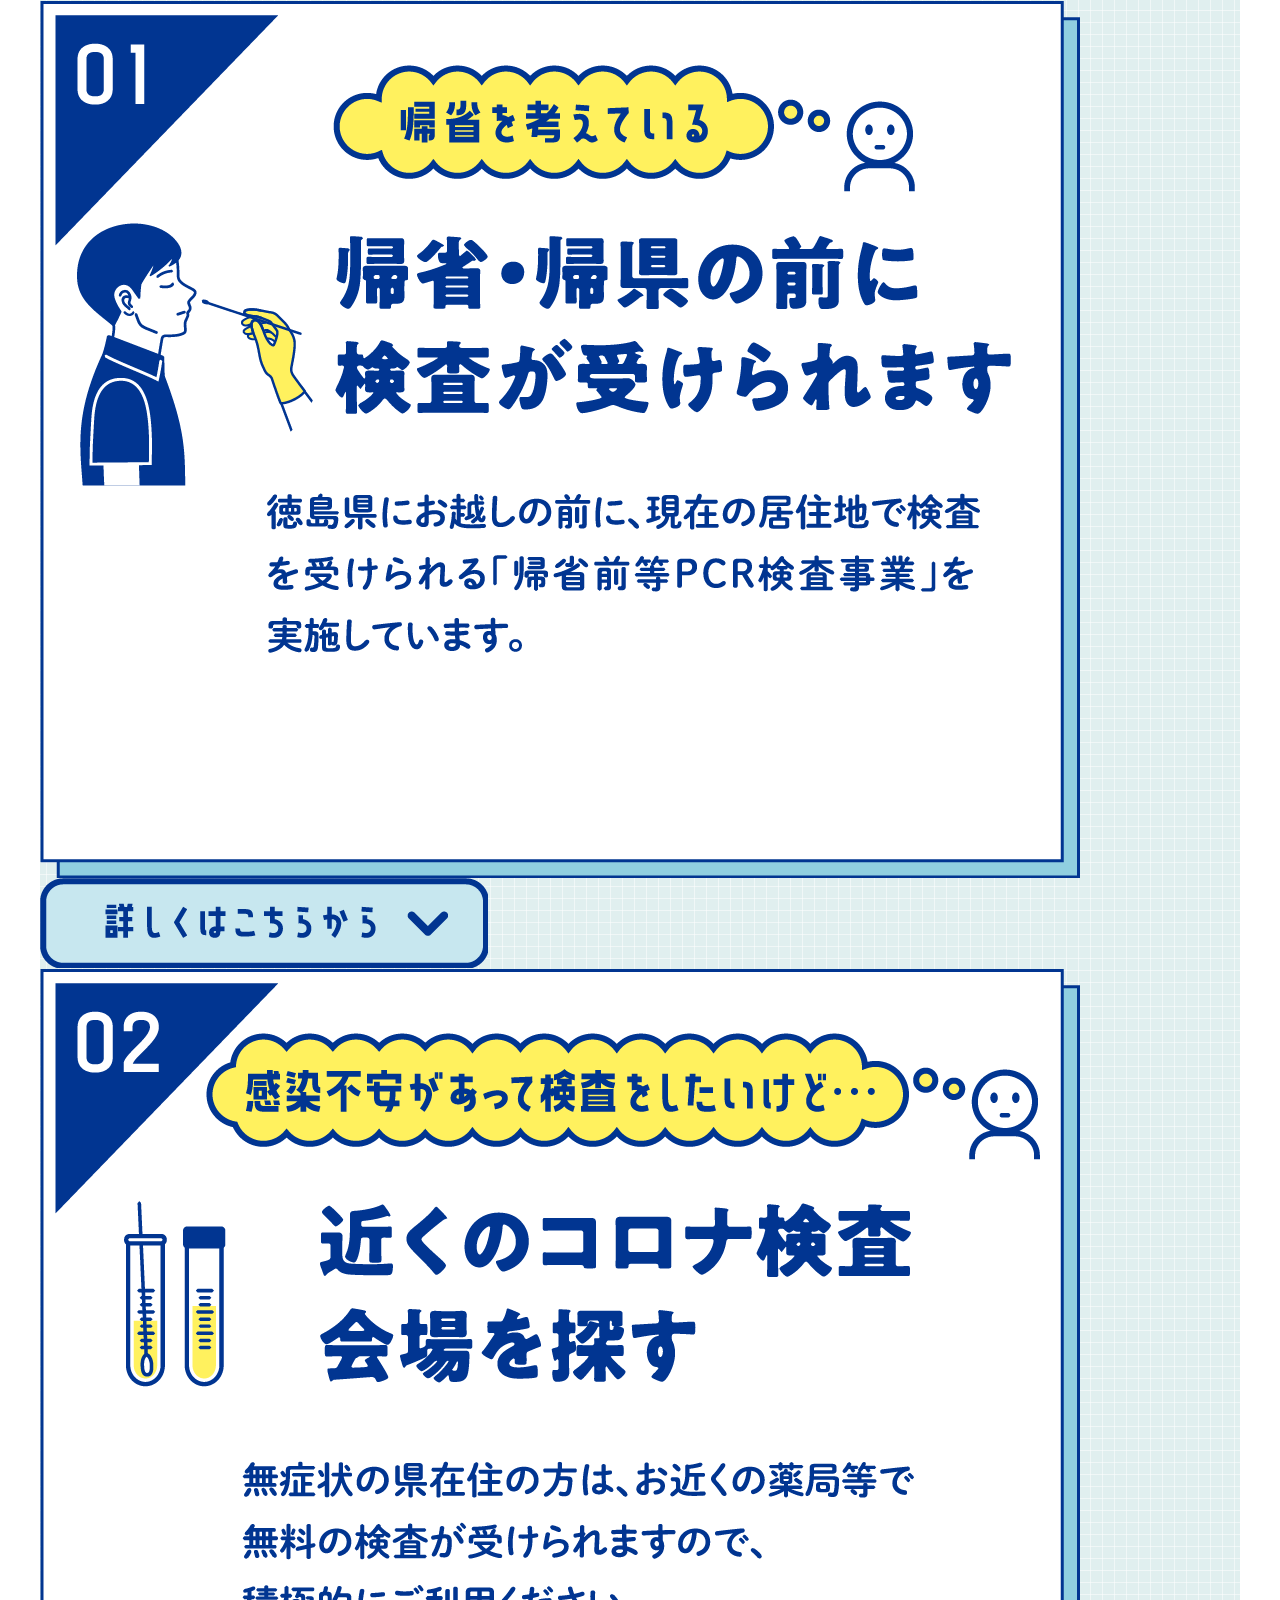
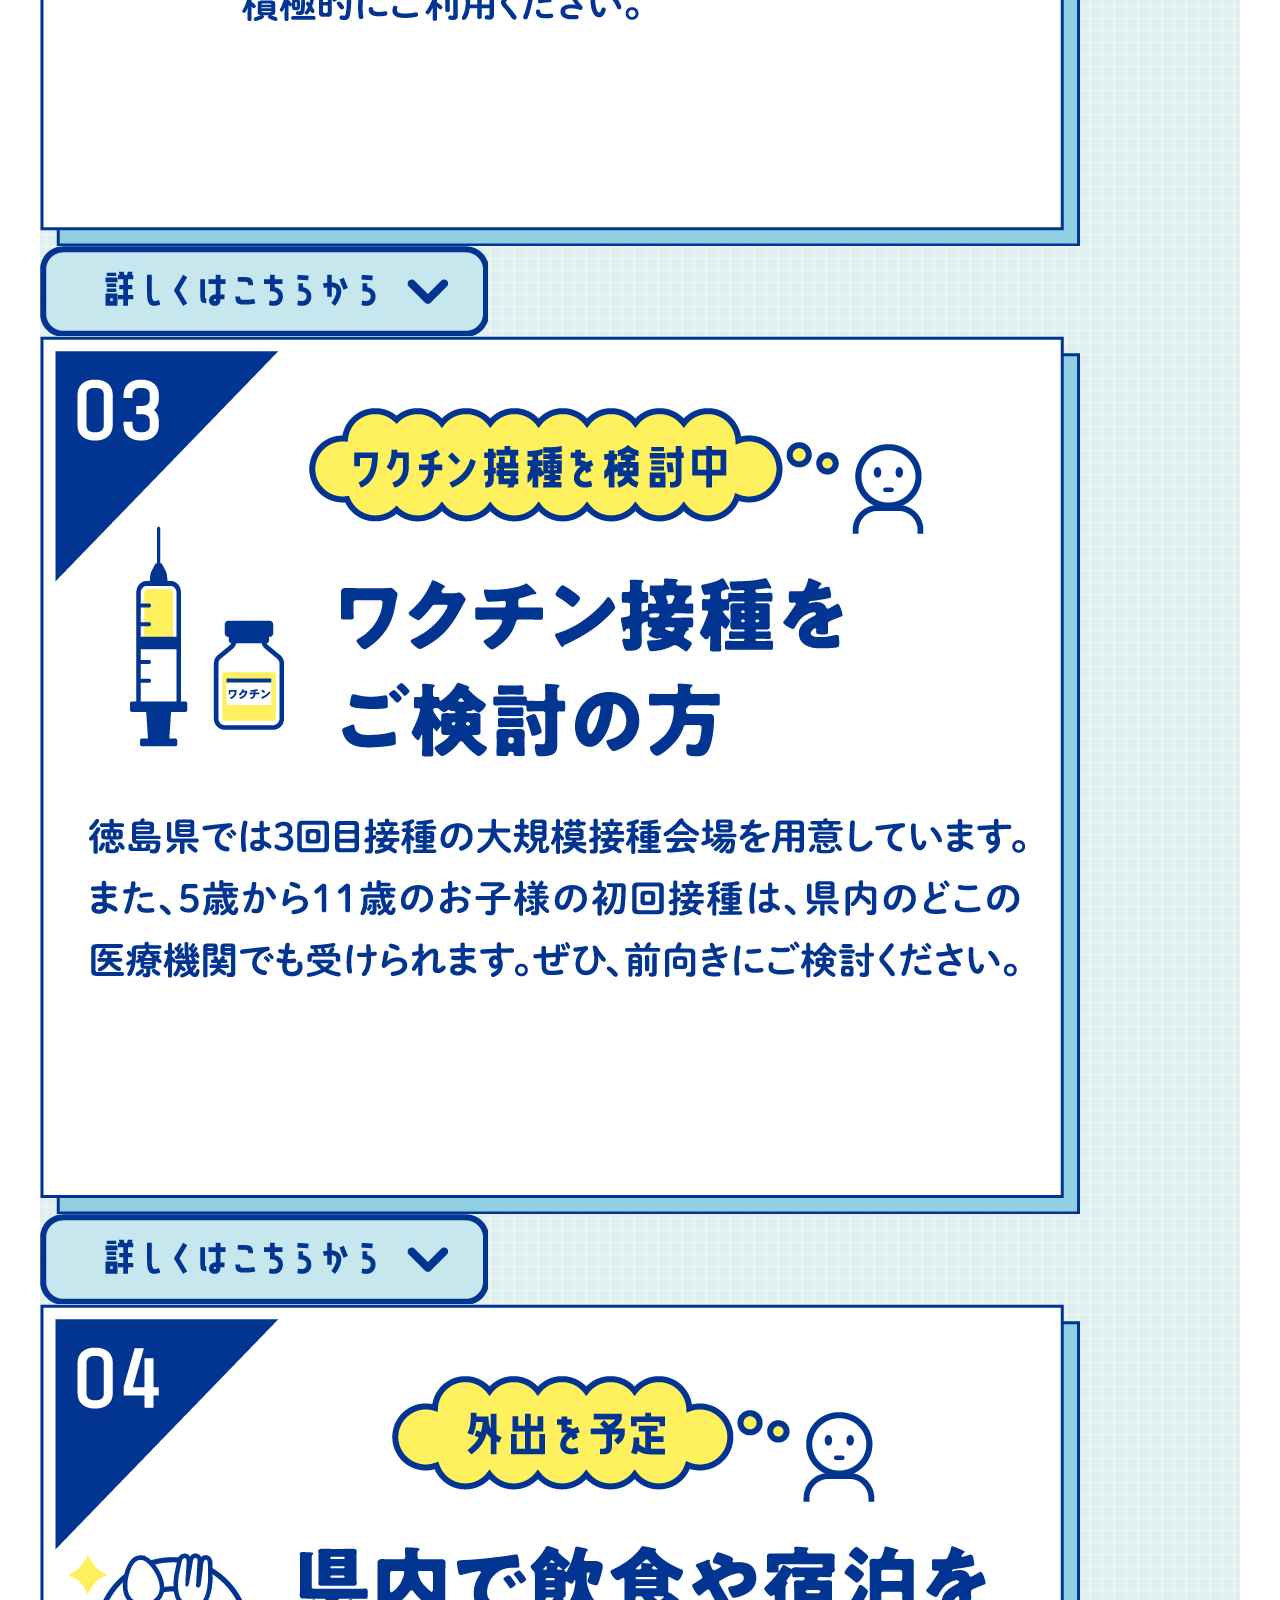
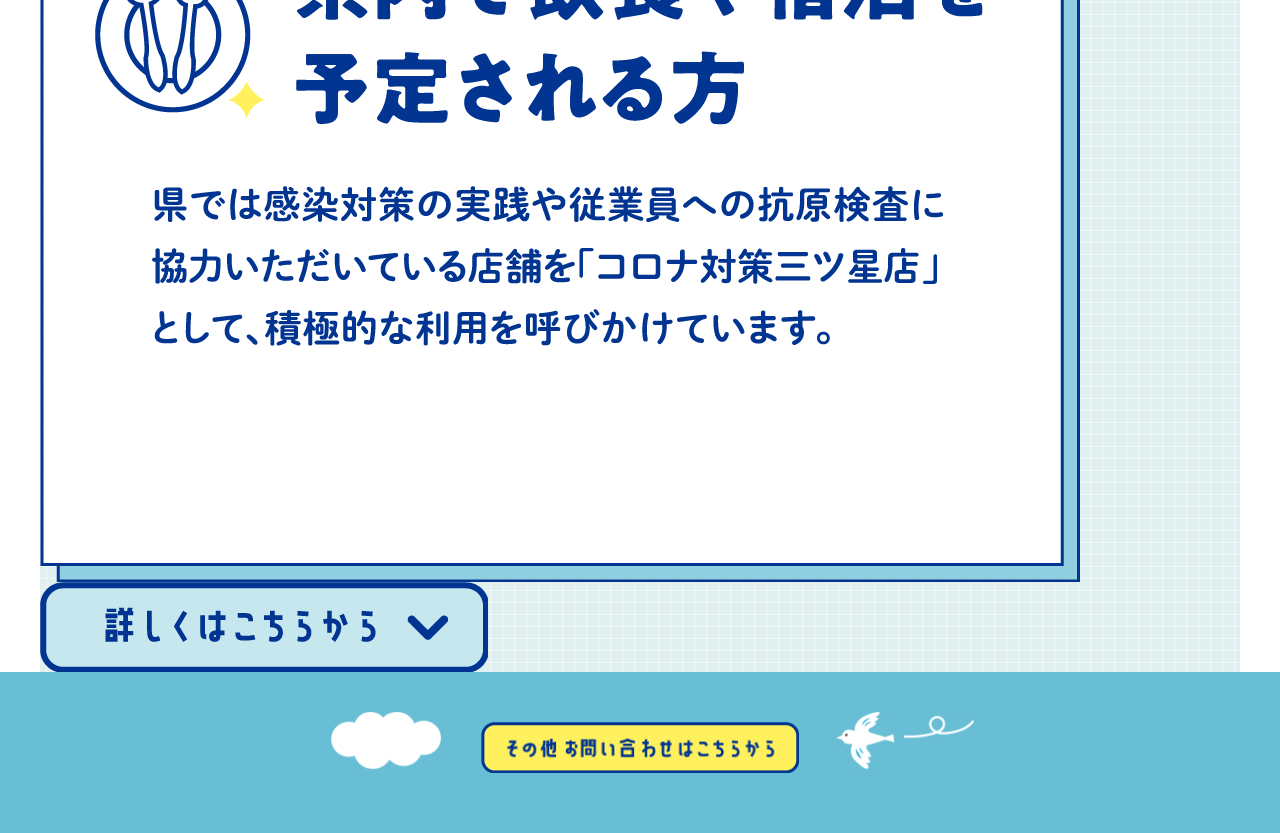
==== commit e8b13ad5: "20220421_01作業分" ====
--- a/index.html
+++ b/index.html
@@ -7,9 +7,25 @@
 <meta name="viewport" content="width=device-width">
 <meta name="format-detection" content="telephone=no">
 
-<title></title>
+<title>徳島県</title>
 <meta name="description" content="###">
 <meta name="keywords" content="###">
+
+<!-- OGP -->
+<meta property="og:type" content="website">
+<meta property="og:description" content="">
+<meta property="og:title" content="">
+<meta property="og:url" content="">
+<meta property="og:image" content="/img/cmn/ogp.jpg">
+<meta property="og:site_name" content="">
+<meta property="og:locale" content="ja_JP">
+
+<meta name="twitter:url" content="">
+<meta name="twitter:title" content="">
+<meta name="twitter:description" content="">
+<meta name="twitter:image:src" content="img/cmn/ogp.jpg">
+<meta name="twitter:card" content="summary_large_image">
+<!-- end OGP -->
 
 <link rel="icon" href="img/cmn/favicon.ico">
 <link rel="apple-touch-icon" href="img/cmn/apple-touch-icon.png">
@@ -19,15 +35,74 @@
 </head>
 <body>
 
-  <div class="main">
-    <div class="main_img"><img src="img/main.png" alt="メイン画像"></div>
+  <!-- .fv -->
+  <div class="fv"></div>
+  <!-- .fv END -->
+
+  <!-- .contants -->
+  <section class="contants">
+    <h2 class="contants_title"></h2>
     <ol class="main_link mod_flex_center">
-      <li class="item"><a href=""><img src="img/link1.png" alt=""></a></li>
-      <li class="item"><a href=""><img src="img/link2.png" alt=""></a></li>
-      <li class="item"><a href=""><img src="img/link3.png" alt=""></a></li>
-      <li class="item"><a href=""><img src="img/link4.png" alt=""></a></li>
+      <li class="item">
+        <picture>
+          <source srcset="img/link_item1@2x.png" media="(min-width: 768px)">
+          <img src="img/link_item1.png" alt="帰省・帰県の前に検査が受けられます" loading="lazy">
+        </picture>
+        <a class="btn" href="https://www.pref.tokushima.lg.jp/ippannokata/kenko/kansensho/5048105/" target="_blank">
+          <picture>
+            <source srcset="img/link_btn@2x.png" media="(min-width: 768px)">
+            <img src="img/link_btn.png" alt="詳しくはこちらから" loading="lazy">
+          </picture>
+        </a>
+      </li>
+      <li class="item">
+        <picture>
+          <source srcset="img/link_item2@2x.png" media="(min-width: 768px)">
+          <img src="img/link_item2.png" alt="近くのコロナ検査会場を探す" loading="lazy">
+        </picture>
+        <a class="btn" href="https://tokushima-kensamuryo.info/" target="_blank">
+          <picture>
+            <source srcset="img/link_btn@2x.png" media="(min-width: 768px)">
+            <img src="img/link_btn.png" alt="詳しくはこちらから" loading="lazy">
+          </picture>
+        </a>
+      </li>
+      <li class="item">
+        <picture>
+          <source srcset="img/link_item3@2x.png" media="(min-width: 768px)">
+          <img src="img/link_item3.png" alt="ワクチン接種をご検討の方" loading="lazy">
+        </picture>
+        <a class="btn" href="https://www.pref.tokushima.lg.jp/ippannokata/kenko/kansensho/5044056/" target="_blank">
+          <picture>
+            <source srcset="img/link_btn@2x.png" media="(min-width: 768px)">
+            <img src="img/link_btn.png" alt="詳しくはこちらから" loading="lazy">
+          </picture>
+        </a>
+      </li>
+      <li class="item">
+        <picture>
+          <source srcset="img/link_item4@2x.png" media="(min-width: 768px)">
+          <img src="img/link_item4.png" alt="県内で飲食や宿泊を予定される方" loading="lazy">
+        </picture>
+        <a class="btn" href="https://www.pref.tokushima.lg.jp/ippannokata/kenko/kansensho/5049223/" target="_blank">
+          <picture>
+            <source srcset="img/link_btn@2x.png" media="(min-width: 768px)">
+            <img src="img/link_btn.png" alt="詳しくはこちらから" loading="lazy">
+          </picture>
+        </a>
+      </li>
     </ol>
-  </div>
+  </section>
+  <!-- .contants END -->
+
+  <!-- .contact -->
+  <div class="contact"><span class="deco"><a href="https://www.pref.tokushima.lg.jp/ippannokata/kenko/kansensho/5035331/" target="_blank">
+    <picture>
+      <source srcset="img/btn@2x.png" media="(min-width: 768px)">
+      <img src="img/btn.png" alt="その他お問い合わせはこちらから" loading="lazy">
+    </picture>
+  </a></span></div>
+  <!-- .contact END -->
 
 </body>
 </html>
--- a/css/style.css
+++ b/css/style.css
@@ -1,12 +1,11 @@
 @charset "UTF-8";
 @import url("../css/default.css");
 @import url("../css/delay_anim.css");
-@import url("../css/default.css");
-@import url("../css/delay_anim.css");
+/* --------------------------------------------------------------
+   共通
+-------------------------------------------------------------- */
 body {
-  width: 100%;
   min-width: 1000px;
-  min-height: 100vh;
   color: #000;
   font-size: .14rem;
   font-family: "メイリオ", "Meiryo", "游ゴシック", "Yu Gothic", YuGothic, "ヒラギノ角ゴ Pro W3", "Hiragino Kaku Gothic Pro", sans-serif;
@@ -17,20 +16,6 @@
   body {
     min-width: 320px;
   }
-  body.fixed {
-    position: fixed !important;
-    top: 0;
-    left: 0;
-    overflow: hidden;
-  }
-}
-
-/* Avoid Chrome to see Safari hack */
-@supports (-webkit-touch-callout: none) {
-  body {
-    /* The hack for Safari */
-    min-height: -webkit-fill-available;
-  }
 }
 
 .wrapper {
@@ -50,12 +35,6 @@
 
 a {
   color: #000;
-}
-
-@media screen and (max-width: 767px) {
-  img {
-    width: 100%;
-  }
 }
 
 .img_switch {
@@ -145,10 +124,8 @@
   /* globalNav ---------- */
 }
 
-@media screen and (min-width: 768px) {
-  .cmn_header .nav .hamburger {
-    display: none;
-  }
+.cmn_header .nav .hamburger {
+  display: none;
 }
 
 @media screen and (max-width: 767px) {
@@ -243,151 +220,12 @@
 /* pagetop ---------- */
 .pagetop {
   position: fixed;
-  -webkit-transition: .4s;
-  transition: .4s;
+  -webkit-transition: opacity .4s;
+  transition: opacity .4s;
 }
 
 .pagetop:hover {
   opacity: .7;
-}
-
-/* --------------------------------------------------------------
-   下層_共通
--------------------------------------------------------------- */
-/* 01 BreadCrumb ---------- */
-.breadcrumb ol {
-  -webkit-box-sizing: border-box;
-          box-sizing: border-box;
-}
-
-.breadcrumb ol li {
-  display: inline;
-  font-size: 13px;
-}
-
-.breadcrumb ol li a {
-  color: #000;
-  -webkit-transition: .4s;
-  transition: .4s;
-}
-
-.breadcrumb ol li a:hover {
-  opacity: .7;
-}
-
-.breadcrumb ol li a::after {
-  content: "/";
-  margin-left: 3px;
-}
-
-/* 02 BreadCrumb ---------- */
-.breadcrumb .breadcrumb_inner {
-  width: 100%;
-  text-overflow: ellipsis;
-  overflow: hidden;
-  white-space: nowrap;
-  -webkit-box-sizing: border-box;
-          box-sizing: border-box;
-}
-
-.breadcrumb .breadcrumb_inner > span {
-  display: inline;
-  font-size: 13px;
-}
-
-.breadcrumb .breadcrumb_inner > span a {
-  color: #000;
-  -webkit-transition: .4s;
-  transition: .4s;
-}
-
-.breadcrumb .breadcrumb_inner > span a:hover {
-  opacity: .7;
-}
-
-.breadcrumb .breadcrumb_inner > span a::after {
-  content: "/";
-  margin-left: 3px;
-}
-
-/* page title ---------- */
-/* template ---------- */
-/* ページャー ---------- */
-/* SP時、横スクロール */
-.cmn_yoko_scroll {
-  -webkit-overflow-scrolling: touch;
-  overflow-scrolling: touch;
-  overflow-x: scroll;
-  white-space: nowrap;
-  /*-webkit-overflow-scrolling: touch;safari未対応のため削除する*/
-}
-
-.cmn_yoko_scroll::-webkit-scrollbar {
-  height: 10px;
-}
-
-.cmn_yoko_scroll::-webkit-scrollbar-track {
-  margin: 0 2px;
-  background: #ccc;
-  border-radius: 5px;
-}
-
-.cmn_yoko_scroll::-webkit-scrollbar-thumb {
-  border-radius: 5px;
-  background: #666;
-}
-
-/* SP時のみタップしたら画像拡大 */
-.sponly {
-  position: relative;
-}
-
-.sponly a {
-  pointer-events: none;
-}
-
-.sponly a::before {
-  display: block;
-  position: absolute;
-  content: "";
-  top: 0;
-  left: 0;
-  width: 100%;
-  height: 100%;
-  background: transparent;
-  z-index: 10;
-}
-
-/* 中心 ----------- */
-.top_mv {
-  position: fixed;
-  top: 0;
-  left: 220px;
-  width: calc(100% - 220px);
-  min-width: 1000px;
-  height: 1030px;
-  z-index: -1;
-}
-
-.top_mv video {
-  position: absolute;
-  top: 50%;
-  left: 50%;
-  width: auto;
-  height: auto;
-  min-width: 100%;
-  min-height: 100%;
-  -webkit-transform: translate(-50%, -50%);
-          transform: translate(-50%, -50%);
-}
-
-.top_mv .mv_catch {
-  width: 100%;
-  position: absolute;
-  top: 50%;
-  left: 0;
-  text-align: center;
-  margin-top: -153px;
 }
 
 /* --------------------------------------------------------------
@@ -538,852 +376,12 @@
   }
 }
 
-/* mod_btn ---------- */
-.mod_btn01 a {
-  display: block;
-  -webkit-transition: .4s;
-  transition: .4s;
-}
-
-.mod_btn01 a:hover {
-  opacity: .7;
-}
-
-/* number ---------- */
-.mod_num {
-  counter-reset: number 0;
-}
-
-.mod_num li {
-  position: relative;
-}
-
-.mod_num li::before {
-  counter-increment: number 1;
-  content: counter(number) "";
-  border-radius: 50%;
-  position: absolute;
-}
-
-/* wp-pagenavi ---------- */
-.wp-pagenavi {
-  display: -webkit-box;
-  display: -webkit-flex;
-  display: -ms-flexbox;
-  display: flex;
-  -webkit-flex-wrap: wrap;
-      -ms-flex-wrap: wrap;
-          flex-wrap: wrap;
-  -webkit-box-pack: center;
-  -webkit-justify-content: center;
-      -ms-flex-pack: center;
-          justify-content: center;
-  -webkit-box-align: center;
-  -webkit-align-items: center;
-      -ms-flex-align: center;
-          align-items: center;
-  height: 55px;
-}
-
-.wp-pagenavi a,
-.wp-pagenavi .current {
-  display: -webkit-box;
-  display: -webkit-flex;
-  display: -ms-flexbox;
-  display: flex;
-  -webkit-flex-wrap: wrap;
-      -ms-flex-wrap: wrap;
-          flex-wrap: wrap;
-  -webkit-box-align: center;
-  -webkit-align-items: center;
-      -ms-flex-align: center;
-          align-items: center;
-  -webkit-box-pack: center;
-  -webkit-justify-content: center;
-      -ms-flex-pack: center;
-          justify-content: center;
-  width: 46px;
-  height: 100%;
-  margin: 0 5px;
-  border-radius: 6px;
-}
-
-.wp-pagenavi a {
-  color: #000;
-  font-size: 18px;
-  font-weight: bold;
-  font-family: "Roboto", sans-serif;
-  background-color: #fff;
-  border: 2px solid #dfdfdf;
-}
-
-@media screen and (min-width: 768px) {
-  .wp-pagenavi a {
-    -webkit-transition: .4s;
-    transition: .4s;
-  }
-  .wp-pagenavi a:hover {
-    opacity: .7;
-  }
-  .wp-pagenavi a:hover {
-    color: #f00;
-    border-color: currentColor;
-    opacity: 1;
-  }
-}
-
-.wp-pagenavi a.previouspostslink, .wp-pagenavi a.nextpostslink {
-  -webkit-box-pack: normal;
-  -webkit-justify-content: normal;
-      -ms-flex-pack: normal;
-          justify-content: normal;
-  width: auto;
-  margin: 0 25px;
-  font-size: 16px;
-}
-
-.wp-pagenavi a.previouspostslink {
-  padding: 0 16px 0 50px;
-  background: left 15px center/6px auto no-repeat url(../img/common/arrow_left.png);
-}
-
-.wp-pagenavi a.nextpostslink {
-  padding: 0 50px 0 16px;
-  background: right 15px center/6px auto no-repeat url(../img/common/arrow_right.png);
-}
-
-.wp-pagenavi .extend {
-  margin: 0 12px;
-  font-size: 18px;
-  font-weight: bold;
-}
-
-.wp-pagenavi .current {
-  color: #9c9c9c;
-  background-color: #eeeeee;
-  border: 2px solid #eeeeee;
-}
-
-/* TOP
---------------------------------------------------------------*/
-/* main visual / firstview ----------- */
-/* 下層pege名前
---------------------------------------------------------------*/
-/* main visual / firstview ----------- */
-/* gmap ----------- */
-#map-canvas {
-  width: 100%;
-  height: 360px;
-  border: 5px solid #000;
-}
-
-@media screen and (max-width: 767px) {
-  #map-canvas {
-    height: 250px;
-    border-width: 2px;
-  }
-}
-
-.gm-style img {
-  max-width: 100% !important;
-  max-height: 100%;
-}
-
-/* お問い合わせ
---------------------------------------------------------------*/
-/* contents ----------- */
-/* form ----------- */
-input,
-textarea,
-select {
-  width: 100%;
-  border: none;
-  font-size: .15rem;
-  background: #f4f4f4;
-  outline: none;
-}
-
-@media screen and (max-width: 767px) {
-  input,
-  textarea,
-  select {
-    font-size: .16rem;
-  }
-}
-
-input::-webkit-input-placeholder,
-textarea::-webkit-input-placeholder {
-  color: #aaa;
-}
-
-input:-ms-input-placeholder,
-textarea:-ms-input-placeholder {
-  color: #aaa;
-}
-
-input::-ms-input-placeholder,
-textarea::-ms-input-placeholder {
-  color: #aaa;
-}
-
-input::placeholder,
-textarea::placeholder {
-  color: #aaa;
-}
-
-input:-ms-input-placeholder,
-textarea:-ms-input-placeholder {
-  color: #aaa;
-}
-
-input::-ms-input-placeholder,
-textarea:-ms-input-placeholder {
-  color: #aaa;
-}
-
-input::-ms-input-placeholder,
-textarea::-ms-input-placeholder {
-  color: #aaa;
-}
-
-input::-ms-input-placeholder,
-textarea::placeholder {
-  color: #aaa;
-}
-
-input[type="number"] {
-  -moz-appearance: none;
-       appearance: none;
-  -webkit-appearance: none;
-}
-
-input[type="number"]::-webkit-outer-spin-button,
-input[type="number"]::-webkit-inner-spin-button {
-  -webkit-appearance: none;
-  margin: 0;
-}
-
-input[type="number"] {
-  -moz-appearance: textfield;
-}
-
-input[type="date"]::-webkit-inner-spin-button {
-  appearance: none;
-  -webkit-appearance: none;
-}
-
-input[type="date"]::-webkit-clear-button {
-  appearance: none;
-  -webkit-appearance: none;
-}
-
-input {
-  min-height: .55rem;
-  padding: .05rem .25rem;
-}
-
-textarea {
-  height: 1.65rem;
-  padding: .2rem .25rem;
-  resize: none;
-}
-
-select::-ms-expand {
-  display: none;
-}
-
-select,
-.select {
-  -webkit-appearance: none;
-  -moz-appearance: none;
-  appearance: none;
-  background-image: url(../img/contact/select_arrow.png);
-  background-repeat: no-repeat;
-  background-size: .074rem auto;
-  background-position: center right .2rem;
-  cursor: pointer;
-}
-
-/* 検索 ----------- */
-.search input[type=search] {
-  -webkit-appearance: none;
-  display: inline-block;
-  padding: .05rem .1rem;
-  width: 2.2rem;
-  height: .4rem;
-  font-size: .16rem;
-  -webkit-box-sizing: border-box;
-          box-sizing: border-box;
-  border-radius: .04rem;
-  border: 1px solid #ccc;
-}
-
-.search input[type=search]::-webkit-search-cancel-button {
-  -webkit-appearance: none;
-}
-
-.search input[type=search]:focus {
-  outline: none;
-}
-
-.search input[type=search]:focus::-webkit-input-placeholder {
-  color: transparent;
-}
-
-.search input[type=submit] {
-  -webkit-appearance: none;
-  padding: 0 10px;
-  width: .35rem;
-  height: 0;
-  padding: .4rem 0 0;
-  border: none;
-  background: center/0.2rem auto no-repeat url(../img/column/search_ico.png);
-  position: absolute;
-  top: 0;
-  right: 0;
-}
-
-.form {
-  width: 100%;
-}
-
-.form dt,
-.form dd {
-  font-size: .16rem;
-  text-align: left;
-}
-
-.form dt {
-  width: 2.4rem;
-  float: left;
-  clear: both;
-  padding: .2rem 0 0;
-  font-weight: 600;
-}
-
-@media screen and (max-width: 767px) {
-  .form dt {
-    width: 100%;
-    float: none;
-    padding: .23rem 0 .05rem;
-  }
-}
-
-.form dd {
-  padding: 0 0 .2rem 2.4rem;
-}
-
-.form dd.radio input[type="radio"] {
-  display: none;
-  -webkit-appearance: none;
-     -moz-appearance: none;
-          appearance: none;
-}
-
-.form dd.radio input[type="radio"] + span {
-  padding-left: .27rem;
-  width: .18rem;
-  height: .18rem;
-  min-height: 0;
-  font-size: .17rem;
-  background-image: url(../img/contact/radio.png);
-  background-repeat: no-repeat;
-  background-size: .18rem auto;
-  background-position: left center;
-  cursor: pointer;
-  position: relative;
-  -webkit-appearance: none;
-  -moz-appearance: none;
-  -webkit-appearance: none;
-}
-
-@media screen and (max-width: 767px) {
-  .form dd.radio input[type="radio"] + span {
-    height: auto;
-    line-height: 1.8;
-  }
-}
-
-.form dd.radio input[type="radio"] + span {
-  cursor: pointer;
-}
-
-.form dd.radio input[type="radio"]:checked + span {
-  background-image: url(../img/contact/radio_checked.png);
-}
-
-.check input[type="checkbox"] {
-  display: none;
-}
-
-.check input[type="checkbox"] + span {
-  height: auto;
-  padding-left: .25rem;
-  line-height: 1;
-  cursor: pointer;
-  position: relative;
-}
-
-.check input[type="checkbox"] + span::before {
-  content: "";
-  width: .2rem;
-  height: .2rem;
-  background-image: url(../img/contact/checkbox.png);
-  background-repeat: no-repeat;
-  background-size: .2rem auto;
-  position: absolute;
-  top: 0;
-  left: 0;
-}
-
-.check input[type="checkbox"]:checked + span::before {
-  background-image: url(../img/contact/checkbox_checked.png);
-}
-
-/* form_btn ----------- */
-.form_btn {
-  margin: .4rem 0 0;
-}
-
-.form_btn input {
-  display: inline-block;
-  width: 3.3rem;
-  height: .68rem;
-  line-height: .68rem;
-  min-height: 100%;
-  margin: 0 .06rem;
-  padding: 0;
-  color: #fff;
-  font-size: .16rem;
-  background-color: #f2a531;
-  background-image: url(../img/contact/arrow_right.png);
-  background-repeat: no-repeat;
-  background-position: center right .48rem;
-  background-size: .0741rem auto;
-  cursor: pointer;
-  -webkit-transition: .4s;
-  transition: .4s;
-}
-
-.form_btn input:hover {
-  opacity: .7;
-}
-
-@media screen and (max-width: 767px) {
-  .form_btn input {
-    width: 3.31rem;
-    margin: 0;
-    background-position: center right .5rem;
-  }
-}
-
-/* privacy ----------- */
-.privacy {
-  overflow-y: scroll;
-}
-
-@media screen and (max-width: 767px) {
-  .privacy {
-    -webkit-overflow-scrolling: touch;
-  }
-  .privacy::-webkit-scrollbar {
-    width: .06rem;
-  }
-  .privacy::-webkit-scrollbar-thumb {
-    background: #b5b5b5;
-    border-radius: .1rem;
-  }
-}
-
-/* エラー　デフォルト ----------- */
-/* input ----------- */
-/* confirm ----------- */
-/* thanks ----------- */
-.wpcf7-spinner {
-  display: none !important;
-}
-
-/* --------------------------------------------------------------
-   共通
--------------------------------------------------------------- */
-body {
-  min-width: 1000px;
-  color: #000;
-  font-size: .14rem;
-  font-family: "メイリオ", "Meiryo", "游ゴシック", "Yu Gothic", YuGothic, "ヒラギノ角ゴ Pro W3", "Hiragino Kaku Gothic Pro", sans-serif;
-  background-color: #fff;
-}
-
-@media screen and (max-width: 767px) {
-  body {
-    min-width: 320px;
-  }
-}
-
-.wrapper {
-  overflow: hidden;
-}
-
-.container {
-  width: 960px;
-  margin: 0 auto;
-}
-
-@media screen and (max-width: 767px) {
-  .container {
-    width: calc(100% - .2rem);
-  }
-}
-
-a {
-  color: #000;
-}
-
-.img_switch {
-  visibility: hidden;
-}
-
-@media screen and (max-width: 767px) {
-  .pconly {
-    display: none !important;
-  }
-}
-
-@media screen and (min-width: 768px) {
-  .sponly {
-    display: none;
-  }
-}
-
-.sec_bg {
-  background: url(../img/cmn/bg.png) center center no-repeat;
-}
-
-.border-radius {
-  border-radius: 9px;
-  -webkit-border-radius: 9px;
-  -moz-border-radius: 9px;
-}
-
-.object-fit_img01 {
-  -o-object-fit: contain;
-     object-fit: contain;
-  font-family: 'object-fit: contain;';
-}
-
-.object-fit_img02 {
-  -o-object-fit: cover;
-     object-fit: cover;
-  -o-object-position: bottom;
-     object-position: bottom;
-  font-family: 'object-fit: cover; object-position: bottom;';
-}
-
-.nopost {
-  padding: 0.5rem 0;
-  font-size: 1.2em;
-  text-align: center;
-}
-
-/* Loading
---------------------------------------------------------------*/
-.cmn_loader {
-  width: 100%;
-  height: 100vh;
-  background-color: #e8e7e7;
-  position: fixed;
-  top: 0;
-  left: 0;
-  z-index: 9999;
-  -webkit-transition: .4s;
-  transition: .4s;
-}
-
-.cmn_loader p {
-  width: 341px;
-  height: 100vh;
-  line-height: 100vh;
-  margin: 0 auto;
-  text-align: center;
-  opacity: 1;
-  -webkit-transition: opacity 1s ease;
-  transition: opacity 1s ease;
-}
-
-.cmn_loader p img {
-  width: 100%;
-  vertical-align: middle;
-}
-
-.cmn_loader p.load {
-  opacity: 1;
-}
-
-/* header
---------------------------------------------------------------*/
-.cmn_header {
-  position: relative;
-  /* globalNav ---------- */
-}
-
-.cmn_header .nav .hamburger {
-  display: none;
-}
-
-@media screen and (max-width: 767px) {
-  .cmn_header .nav .hamburger {
-    display: block;
-  }
-}
-
-@media screen and (min-width: 768px) {
-  .cmn_header .nav .global {
-    display: block !important;
-  }
-}
-
-@media screen and (max-width: 767px) {
-  .cmn_header .nav .global {
-    display: none;
-    width: 100vw;
-    height: 100vh;
-    padding: 100px 0 0;
-    background-color: #fff;
-    text-align: center;
-    position: absolute;
-    top: 0;
-  }
-}
-
-/* SP Menu */
-.menu-trigger {
-  display: inline-block;
-  width: 36px;
-  height: 28px;
-  vertical-align: middle;
-  cursor: pointer;
-  position: fixed;
-  top: 15px;
-  right: 15px;
-  z-index: 100;
-}
-
-@media screen and (min-width: 768px) {
-  .menu-trigger {
-    display: none;
-  }
-}
-
-.menu-trigger span {
-  display: inline-block;
-  width: 100%;
-  height: 4px;
-  background-color: #000;
-  -webkit-box-sizing: border-box;
-          box-sizing: border-box;
-  position: absolute;
-  left: 0;
-  -webkit-transition: .4s;
-  transition: .4s;
-}
-
-.menu-trigger.active span {
-  background-color: #fff;
-}
-
-.menu-trigger span:nth-of-type(1) {
-  top: 0;
-}
-
-.menu-trigger.active span:nth-of-type(1) {
-  -webkit-transform: translateY(12px) rotate(-45deg);
-          transform: translateY(12px) rotate(-45deg);
-}
-
-.menu-trigger span:nth-of-type(2) {
-  top: 12px;
-}
-
-.menu-trigger.active span:nth-of-type(2) {
-  opacity: 0;
-}
-
-.menu-trigger span:nth-of-type(3) {
-  bottom: 0;
-}
-
-.menu-trigger.active span:nth-of-type(3) {
-  -webkit-transform: translateY(-12px) rotate(45deg);
-          transform: translateY(-12px) rotate(45deg);
-}
-
-/* footer
---------------------------------------------------------------*/
-/* pagetop ---------- */
-.pagetop {
-  position: fixed;
-  -webkit-transition: .4s;
-  transition: .4s;
-}
-
-.pagetop:hover {
-  opacity: .7;
-}
-
-/* --------------------------------------------------------------
-   Module_Element
--------------------------------------------------------------- */
-/* Flex ---------- */
-.mod_flex {
-  display: -webkit-box;
-  display: -webkit-flex;
-  display: -ms-flexbox;
-  display: flex;
-  -webkit-flex-wrap: wrap;
-      -ms-flex-wrap: wrap;
-          flex-wrap: wrap;
-}
-
-.mod_flex.align-center {
-  -webkit-box-align: center;
-  -webkit-align-items: center;
-      -ms-flex-align: center;
-          align-items: center;
-}
-
-.mod_flex_center {
-  display: -webkit-box;
-  display: -webkit-flex;
-  display: -ms-flexbox;
-  display: flex;
-  -webkit-flex-wrap: wrap;
-      -ms-flex-wrap: wrap;
-          flex-wrap: wrap;
-  -webkit-box-pack: center;
-  -webkit-justify-content: center;
-      -ms-flex-pack: center;
-          justify-content: center;
-}
-
-.mod_flex_center.align-center {
-  -webkit-box-align: center;
-  -webkit-align-items: center;
-      -ms-flex-align: center;
-          align-items: center;
-}
-
-.mod_flex_between {
-  display: -webkit-box;
-  display: -webkit-flex;
-  display: -ms-flexbox;
-  display: flex;
-  -webkit-flex-wrap: wrap;
-      -ms-flex-wrap: wrap;
-          flex-wrap: wrap;
-  -webkit-box-pack: justify;
-  -webkit-justify-content: space-between;
-      -ms-flex-pack: justify;
-          justify-content: space-between;
-  /* 3列4列の場合の調整 */
-  /* // 3列4列の場合の調整 */
-}
-
-.mod_flex_between.align-center {
-  -webkit-box-align: center;
-  -webkit-align-items: center;
-      -ms-flex-align: center;
-          align-items: center;
-}
-
-.mod_flex_between.col3::after, .mod_flex_between.col4::before, .mod_flex_between.col4::after {
-  content: "";
-  display: block;
-  height: 0;
-}
-
-.mod_flex_between.col4::before {
-  -webkit-box-ordinal-group: 2;
-  -webkit-order: 1;
-      -ms-flex-order: 1;
-          order: 1;
-}
-
-.mod_flex_around {
-  display: -webkit-box;
-  display: -webkit-flex;
-  display: -ms-flexbox;
-  display: flex;
-  -webkit-flex-wrap: wrap;
-      -ms-flex-wrap: wrap;
-          flex-wrap: wrap;
-  -webkit-justify-content: space-around;
-      -ms-flex-pack: distribute;
-          justify-content: space-around;
-}
-
-.mod_flex_around.align-center {
-  -webkit-box-align: center;
-  -webkit-align-items: center;
-      -ms-flex-align: center;
-          align-items: center;
-}
-
-/* Background ---------- */
-.mod_bg01 {
-  background-size: 20rem auto;
-  background-repeat: no-repeat;
-  background-position: center;
-}
-
-@media screen and (max-width: 767px) {
-  .mod_bg01 {
-    background-size: 100%;
-  }
-}
-
-.mod_bg02 {
-  background-size: cover;
-  background-repeat: no-repeat;
-  background-position: center;
-}
-
-@media screen and (max-width: 767px) {
-  .mod_bg02 {
-    background-size: 100%;
-  }
-}
-
-.mod_bg03 {
-  background-repeat: repeat;
-}
-
-/* mod_layout ---------- */
-.mod_layout01 {
-  padding: 1rem 0;
-}
-
-@media screen and (max-width: 767px) {
-  .mod_layout01 {
-    padding: .5rem 0;
-  }
-}
-
-.mod_layout02 {
-  padding: 1rem 0 0;
-}
-
-@media screen and (max-width: 767px) {
-  .mod_layout02 {
-    padding: .5rem 0 0;
-  }
-}
-
 /* mod_tit ---------- */
 /* mod_btn ---------- */
 .mod_btn01 a {
   display: block;
-  -webkit-transition: .4s;
-  transition: .4s;
+  -webkit-transition: opacity .4s;
+  transition: opacity .4s;
 }
 
 .mod_btn01 a:hover {
@@ -1421,285 +419,123 @@
 
 /* main
 --------------------------------------------------------------*/
-/* main ----------- */
-.main {
+/* contants ----------- */
+.contants {
   margin: 0 auto;
   position: relative;
-}
-
-@media screen and (min-width: 768px) {
-  .main {
+  background: center/0.12rem auto repeat url(../img/repeat_bg.png);
+}
+
+@media screen and (min-width: 768px) {
+  .contants {
     width: 12rem;
   }
 }
 
-.main_link {
+.contants_link {
   width: 10.88rem;
   position: absolute;
   left: calc(50% - 5.44rem);
-  bottom: 1.68rem;
-}
-
-.main_link .item {
+  bottom: 0;
+}
+
+.contants_link .item {
   width: 5.2rem;
-}
-
-@media screen and (min-width: 768px) {
-  .main_link .item {
+  position: relative;
+}
+
+@media screen and (min-width: 768px) {
+  .contants_link .item {
     margin: 0 .12rem .3rem;
   }
 }
 
-.main_link .item a {
+.contants_link .item .btn {
   display: block;
-}
-
-@media screen and (min-width: 768px) {
-  .main_link .item a {
-    -webkit-transition: .4s;
-    transition: .4s;
-  }
-  .main_link .item a:hover {
+  width: 2.22rem;
+  position: absolute;
+  left: calc(50% - 1.11rem);
+  bottom: .38rem;
+}
+
+@media screen and (min-width: 768px) {
+  .contants_link .item .btn {
+    -webkit-transition: opacity .4s;
+    transition: opacity .4s;
+  }
+  .contants_link .item .btn:hover {
     opacity: .7;
   }
 }
 
 @media screen and (max-width: 767px) {
-  .main_link {
+  .contants {
+    padding: 0 0 9rem;
+  }
+  .contants_link {
     width: calc(100% - .2rem);
     left: 0;
     right: 0;
     margin: 0 auto;
-    bottom: .5rem;
-  }
-  .main_link .item {
-    width: calc((100% - .24rem) / 2);
-    margin: 0 .06rem .08rem;
-  }
-}
-
-/* お問い合わせ
+    bottom: .2rem;
+  }
+  .contants_link .item {
+    width: 100%;
+    margin: 0 0 .08rem;
+  }
+}
+
+/* contact ----------- */
+.contact {
+  padding: .5rem 0 .6rem;
+  text-align: center;
+  background: #68bed5;
+}
+
+.contact .deco {
+  display: inline-block;
+  position: relative;
+}
+
+.contact .deco::before, .contact .deco::after {
+  content: "";
+  background-position: center;
+  background-repeat: no-repeat;
+  background-size: 100% auto;
+  position: absolute;
+  top: -.1rem;
+}
+
+.contact .deco::before {
+  width: 1.1rem;
+  height: .57rem;
+  background-image: url(../img/contact_deco1@2x.png);
+  left: -1.5rem;
+}
+
+.contact .deco::after {
+  width: 1.38rem;
+  height: .57rem;
+  background-image: url(../img/contact_deco2@2x.png);
+  right: -1.75rem;
+}
+
+.contact a {
+  display: block;
+  width: 3.18rem;
+}
+
+@media screen and (min-width: 768px) {
+  .contact a {
+    -webkit-transition: opacity .4s;
+    transition: opacity .4s;
+  }
+  .contact a:hover {
+    opacity: .7;
+  }
+}
+
+/* main
 --------------------------------------------------------------*/
-/* contents ----------- */
-/* form ----------- */
-input,
-textarea,
-select {
-  width: 100%;
-  border: none;
-  font-size: .15rem;
-  background-color: #f4f4f4;
-}
-
-@media screen and (max-width: 767px) {
-  input,
-  textarea,
-  select {
-    font-size: .16rem;
-  }
-}
-
-input::-webkit-input-placeholder,
-textarea::-webkit-input-placeholder {
-  color: #aaa;
-}
-
-input:-ms-input-placeholder,
-textarea:-ms-input-placeholder {
-  color: #aaa;
-}
-
-input::-ms-input-placeholder,
-textarea::-ms-input-placeholder {
-  color: #aaa;
-}
-
-input::placeholder,
-textarea::placeholder {
-  color: #aaa;
-}
-
-input:-ms-input-placeholder,
-textarea:-ms-input-placeholder {
-  color: #aaa;
-}
-
-input::-ms-input-placeholder,
-textarea:-ms-input-placeholder {
-  color: #aaa;
-}
-
-input::-ms-input-placeholder,
-textarea::-ms-input-placeholder {
-  color: #aaa;
-}
-
-input::-ms-input-placeholder,
-textarea::placeholder {
-  color: #aaa;
-}
-
-input {
-  min-height: .55rem;
-  padding: .05rem .25rem;
-}
-
-textarea {
-  height: 1.65rem;
-  padding: .2rem .25rem;
-  resize: none;
-}
-
-select::-ms-expand {
-  display: none;
-}
-
-select,
-.select {
-  -webkit-appearance: none;
-  -moz-appearance: none;
-  appearance: none;
-  background-image: url(../img/contact/select_arrow.png);
-  background-repeat: no-repeat;
-  background-size: .074rem auto;
-  background-position: center right .2rem;
-  cursor: pointer;
-}
-
-dl {
-  width: 100%;
-}
-
-dl dt,
-dl dd {
-  font-size: .16rem;
-  text-align: left;
-}
-
-dl dt {
-  width: 2.4rem;
-  float: left;
-  clear: both;
-  padding: .2rem 0 0;
-  font-weight: 600;
-}
-
-@media screen and (max-width: 767px) {
-  dl dt {
-    width: 100%;
-    float: none;
-    padding: .23rem 0 .05rem;
-  }
-}
-
-dl dd {
-  padding: 0 0 .2rem 2.4rem;
-}
-
-dl dd.radio input[type="radio"] {
-  display: none;
-}
-
-dl dd.radio input[type="radio"] + label {
-  height: .55rem;
-  line-height: .55rem;
-  padding-left: .27rem;
-  width: .18rem;
-  height: .18rem;
-  min-height: 0;
-  font-size: .17rem;
-  background-image: url(../img/contact/radio.png);
-  background-repeat: no-repeat;
-  background-size: .18rem auto;
-  background-position: left center;
-  cursor: pointer;
-  position: relative;
-  -webkit-appearance: none;
-}
-
-@media screen and (max-width: 767px) {
-  dl dd.radio input[type="radio"] + label {
-    height: auto;
-    line-height: 1.8;
-  }
-}
-
-dl dd.radio input[type="radio"] + label {
-  cursor: pointer;
-}
-
-dl dd.radio input[type="radio"]:checked + label {
-  background-image: url(../img/contact/radio_checked.png);
-}
-
-.check input[type="checkbox"] {
-  display: none;
-}
-
-.check input[type="checkbox"] + label {
-  height: auto;
-  padding-left: .25rem;
-  line-height: 1;
-  cursor: pointer;
-  position: relative;
-}
-
-.check input[type="checkbox"] + label::before {
-  content: "";
-  width: .2rem;
-  height: .2rem;
-  background-image: url(../img/contact/checkbox.png);
-  background-repeat: no-repeat;
-  background-size: .2rem auto;
-  position: absolute;
-  top: 0;
-  left: 0;
-}
-
-.check input[type="checkbox"]:checked + label::before {
-  background-image: url(../img/contact/checkbox_checked.png);
-}
-
-/* form_btn ----------- */
-.form_btn {
-  margin: .4rem 0 0;
-}
-
-.form_btn input {
-  display: inline-block;
-  width: 3.3rem;
-  height: .68rem;
-  line-height: .68rem;
-  min-height: 100%;
-  margin: 0 .06rem;
-  padding: 0;
-  color: #fff;
-  font-size: .16rem;
-  background-color: #f2a531;
-  background-image: url(../img/contact/arrow_right.png);
-  background-repeat: no-repeat;
-  background-position: center right .48rem;
-  background-size: .0741rem auto;
-  cursor: pointer;
-  -webkit-transition: .4s;
-  transition: .4s;
-}
-
-.form_btn input:hover {
-  opacity: .7;
-}
-
-@media screen and (max-width: 767px) {
-  .form_btn input {
-    width: 3.31rem;
-    margin: 0;
-    background-position: center right .5rem;
-  }
-}
-
-/* confirm ----------- */
-/* thanks ----------- */
-.wpcf7-spinner {
-  display: none !important;
-}
+/* main ----------- */
 /*# sourceMappingURL=style.css.map */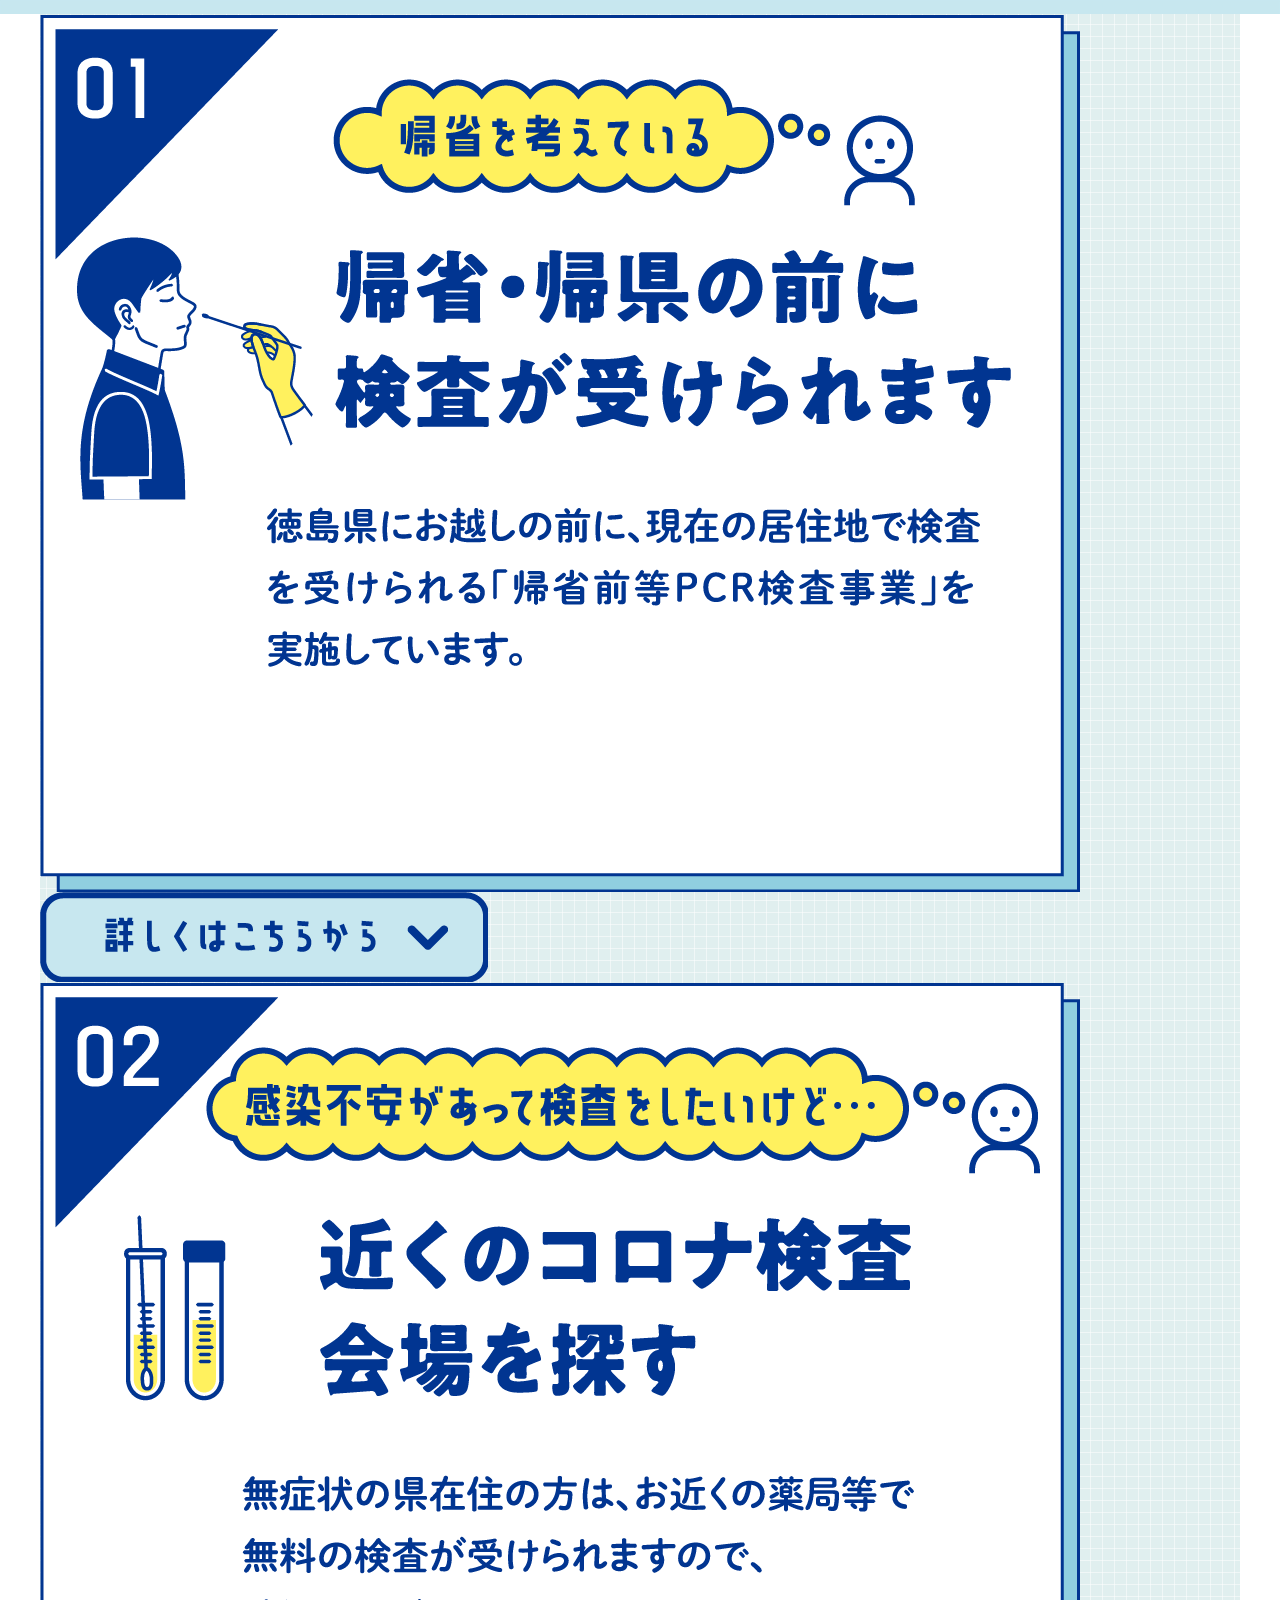
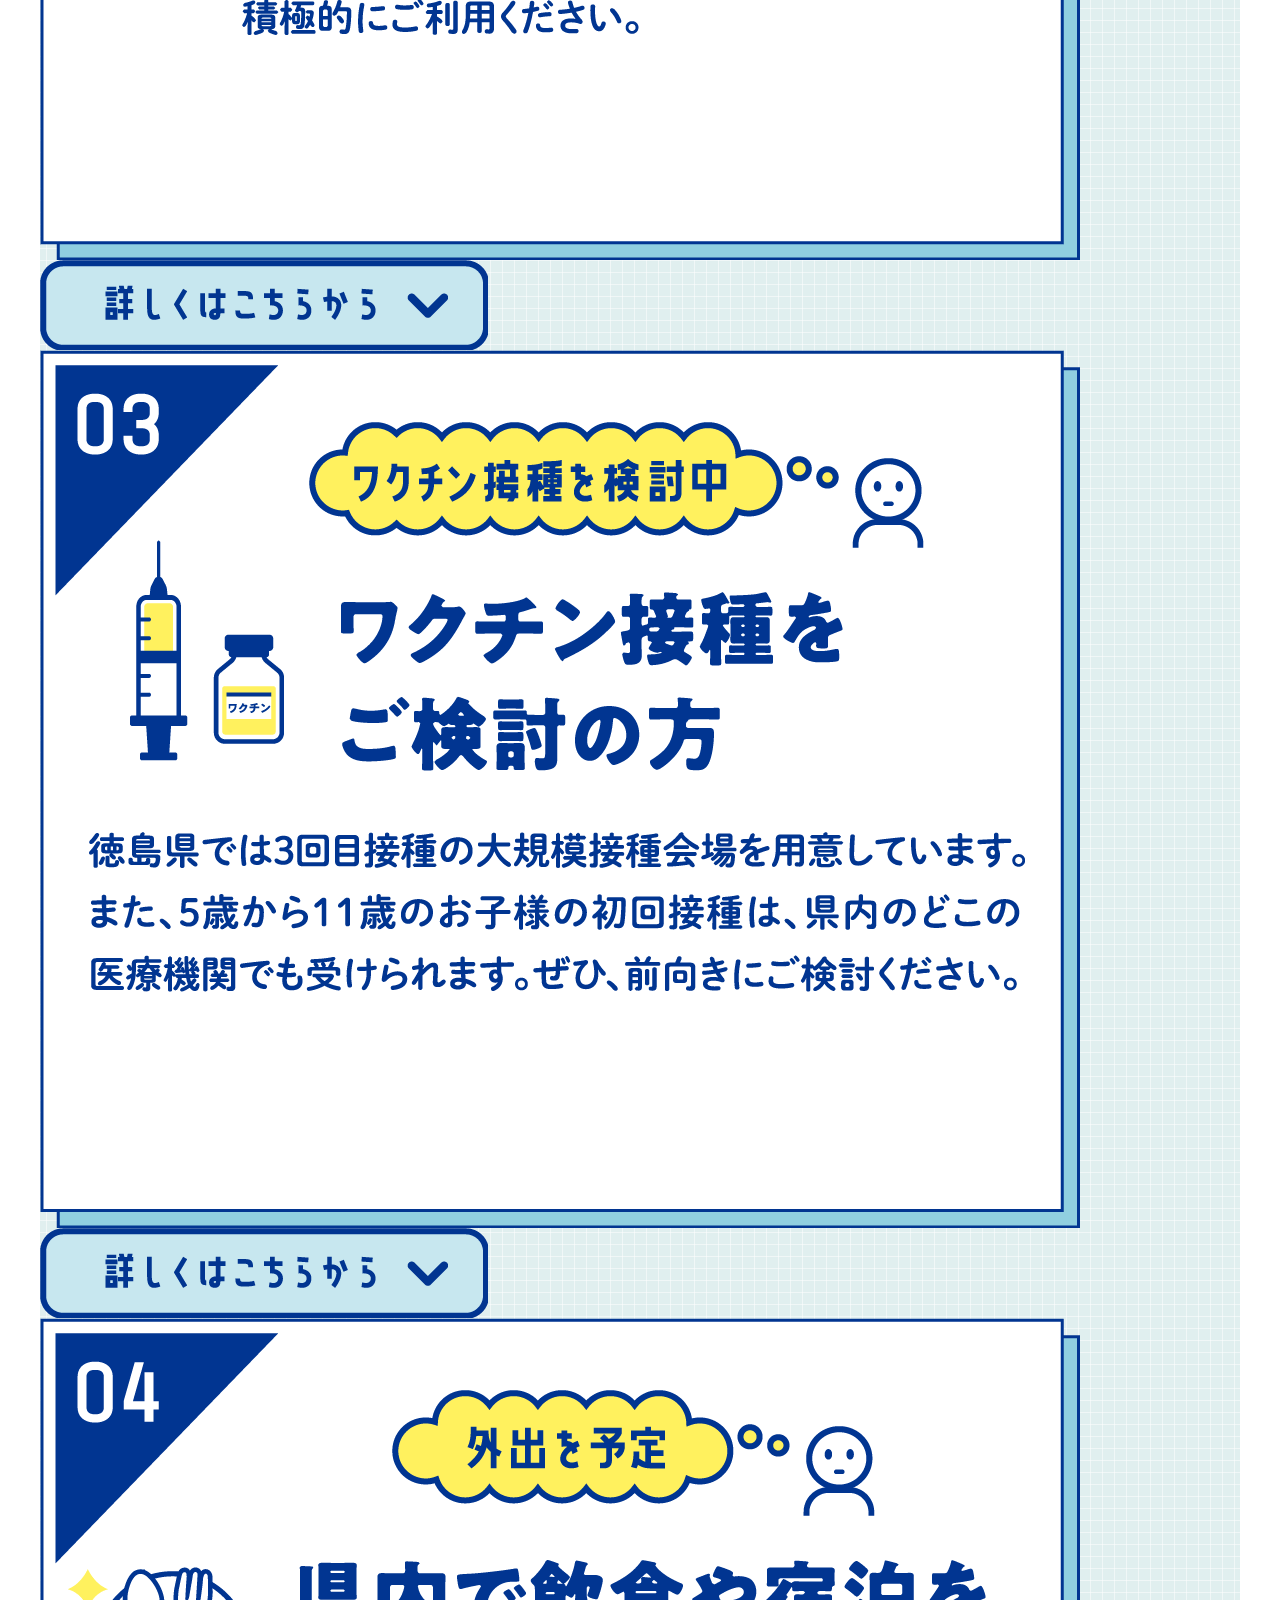
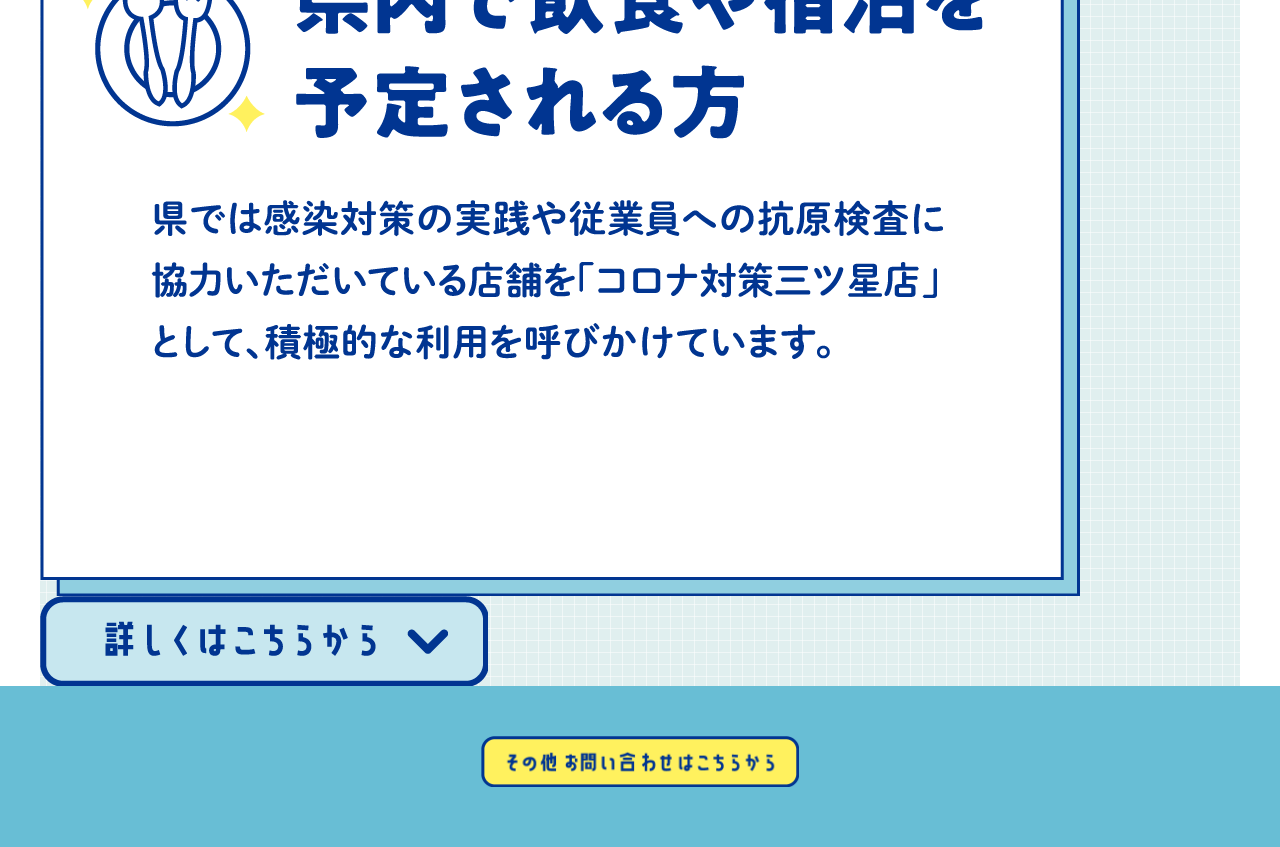
==== commit d6b6aa2a: "20220422_01作業分" ====
--- a/index.html
+++ b/index.html
@@ -7,21 +7,21 @@
 <meta name="viewport" content="width=device-width">
 <meta name="format-detection" content="telephone=no">
 
-<title>徳島県</title>
-<meta name="description" content="###">
-<meta name="keywords" content="###">
+<title>徳島県から新型コロナウイルス感染予防のおしらせ</title>
+<meta name="description" content="">
+<meta name="keywords" content="">
 
 <!-- OGP -->
 <meta property="og:type" content="website">
 <meta property="og:description" content="">
-<meta property="og:title" content="">
-<meta property="og:url" content="">
-<meta property="og:image" content="/img/cmn/ogp.jpg">
-<meta property="og:site_name" content="">
+<meta property="og:title" content="徳島県から新型コロナウイルス感染予防のおしらせ">
+<meta property="og:url" content="https://pref-tokushima-kansentaisaku2022gw.com/">
+<meta property="og:image" content="https://pref-tokushima-kansentaisaku2022gw.com//img/cmn/ogp.jpg">
+<meta property="og:site_name" content="徳島県から新型コロナウイルス感染予防のおしらせ">
 <meta property="og:locale" content="ja_JP">
 
-<meta name="twitter:url" content="">
-<meta name="twitter:title" content="">
+<meta name="twitter:url" content="https://pref-tokushima-kansentaisaku2022gw.com/">
+<meta name="twitter:title" content="徳島県から新型コロナウイルス感染予防のおしらせ">
 <meta name="twitter:description" content="">
 <meta name="twitter:image:src" content="img/cmn/ogp.jpg">
 <meta name="twitter:card" content="summary_large_image">
@@ -36,7 +36,12 @@
 <body>
 
   <!-- .fv -->
-  <div class="fv"></div>
+  <div class="fv">
+    <div class="fv_header mod_flex">
+      <h1 class="logo"><img src="img/header_logo.svg" alt="徳島県"></h1>
+      <p class="desc"><img src="img/header_desc.svg" alt="徳島県から新型コロナウイルス感染予防のおしらせ"></p>
+    </div>
+  </div>
   <!-- .fv END -->
 
   <!-- .contants -->
--- a/css/style.css
+++ b/css/style.css
@@ -1,6 +1,5 @@
 @charset "UTF-8";
 @import url("../css/default.css");
-@import url("../css/delay_anim.css");
 /* --------------------------------------------------------------
    共通
 -------------------------------------------------------------- */
@@ -51,181 +50,6 @@
   .sponly {
     display: none;
   }
-}
-
-.sec_bg {
-  background: url(../img/cmn/bg.png) center center no-repeat;
-}
-
-.border-radius {
-  border-radius: 9px;
-  -webkit-border-radius: 9px;
-  -moz-border-radius: 9px;
-}
-
-.object-fit_img01 {
-  -o-object-fit: contain;
-     object-fit: contain;
-  font-family: 'object-fit: contain;';
-}
-
-.object-fit_img02 {
-  -o-object-fit: cover;
-     object-fit: cover;
-  -o-object-position: bottom;
-     object-position: bottom;
-  font-family: 'object-fit: cover; object-position: bottom;';
-}
-
-.nopost {
-  padding: 0.5rem 0;
-  font-size: 1.2em;
-  text-align: center;
-}
-
-/* Loading
---------------------------------------------------------------*/
-.cmn_loader {
-  width: 100%;
-  height: 100vh;
-  background-color: #e8e7e7;
-  position: fixed;
-  top: 0;
-  left: 0;
-  z-index: 9999;
-  -webkit-transition: .4s;
-  transition: .4s;
-}
-
-.cmn_loader p {
-  width: 341px;
-  height: 100vh;
-  line-height: 100vh;
-  margin: 0 auto;
-  text-align: center;
-  opacity: 1;
-  -webkit-transition: opacity 1s ease;
-  transition: opacity 1s ease;
-}
-
-.cmn_loader p img {
-  width: 100%;
-  vertical-align: middle;
-}
-
-.cmn_loader p.load {
-  opacity: 1;
-}
-
-/* header
---------------------------------------------------------------*/
-.cmn_header {
-  position: relative;
-  /* globalNav ---------- */
-}
-
-.cmn_header .nav .hamburger {
-  display: none;
-}
-
-@media screen and (max-width: 767px) {
-  .cmn_header .nav .hamburger {
-    display: block;
-  }
-}
-
-@media screen and (min-width: 768px) {
-  .cmn_header .nav .global {
-    display: block !important;
-  }
-}
-
-@media screen and (max-width: 767px) {
-  .cmn_header .nav .global {
-    display: none;
-    width: 100vw;
-    height: 100vh;
-    padding: 100px 0 0;
-    background-color: #fff;
-    text-align: center;
-    position: absolute;
-    top: 0;
-  }
-}
-
-/* SP Menu */
-.menu-trigger {
-  display: inline-block;
-  width: 36px;
-  height: 28px;
-  vertical-align: middle;
-  cursor: pointer;
-  position: fixed;
-  top: 15px;
-  right: 15px;
-  z-index: 100;
-}
-
-@media screen and (min-width: 768px) {
-  .menu-trigger {
-    display: none;
-  }
-}
-
-.menu-trigger span {
-  display: inline-block;
-  width: 100%;
-  height: 4px;
-  background-color: #000;
-  -webkit-box-sizing: border-box;
-          box-sizing: border-box;
-  position: absolute;
-  left: 0;
-  -webkit-transition: .4s;
-  transition: .4s;
-}
-
-.menu-trigger.active span {
-  background-color: #fff;
-}
-
-.menu-trigger span:nth-of-type(1) {
-  top: 0;
-}
-
-.menu-trigger.active span:nth-of-type(1) {
-  -webkit-transform: translateY(12px) rotate(-45deg);
-          transform: translateY(12px) rotate(-45deg);
-}
-
-.menu-trigger span:nth-of-type(2) {
-  top: 12px;
-}
-
-.menu-trigger.active span:nth-of-type(2) {
-  opacity: 0;
-}
-
-.menu-trigger span:nth-of-type(3) {
-  bottom: 0;
-}
-
-.menu-trigger.active span:nth-of-type(3) {
-  -webkit-transform: translateY(-12px) rotate(45deg);
-          transform: translateY(-12px) rotate(45deg);
-}
-
-/* footer
---------------------------------------------------------------*/
-/* pagetop ---------- */
-.pagetop {
-  position: fixed;
-  -webkit-transition: opacity .4s;
-  transition: opacity .4s;
-}
-
-.pagetop:hover {
-  opacity: .7;
 }
 
 /* --------------------------------------------------------------
@@ -419,6 +243,11 @@
 
 /* main
 --------------------------------------------------------------*/
+/* fv ----------- */
+.fv {
+  background: center top/cover no-repeat #c7e7ef url(../img/fv_bg_pc@2x.png);
+}
+
 /* contants ----------- */
 .contants {
   margin: 0 auto;
@@ -534,8 +363,4 @@
     opacity: .7;
   }
 }
-
-/* main
---------------------------------------------------------------*/
-/* main ----------- */
 /*# sourceMappingURL=style.css.map */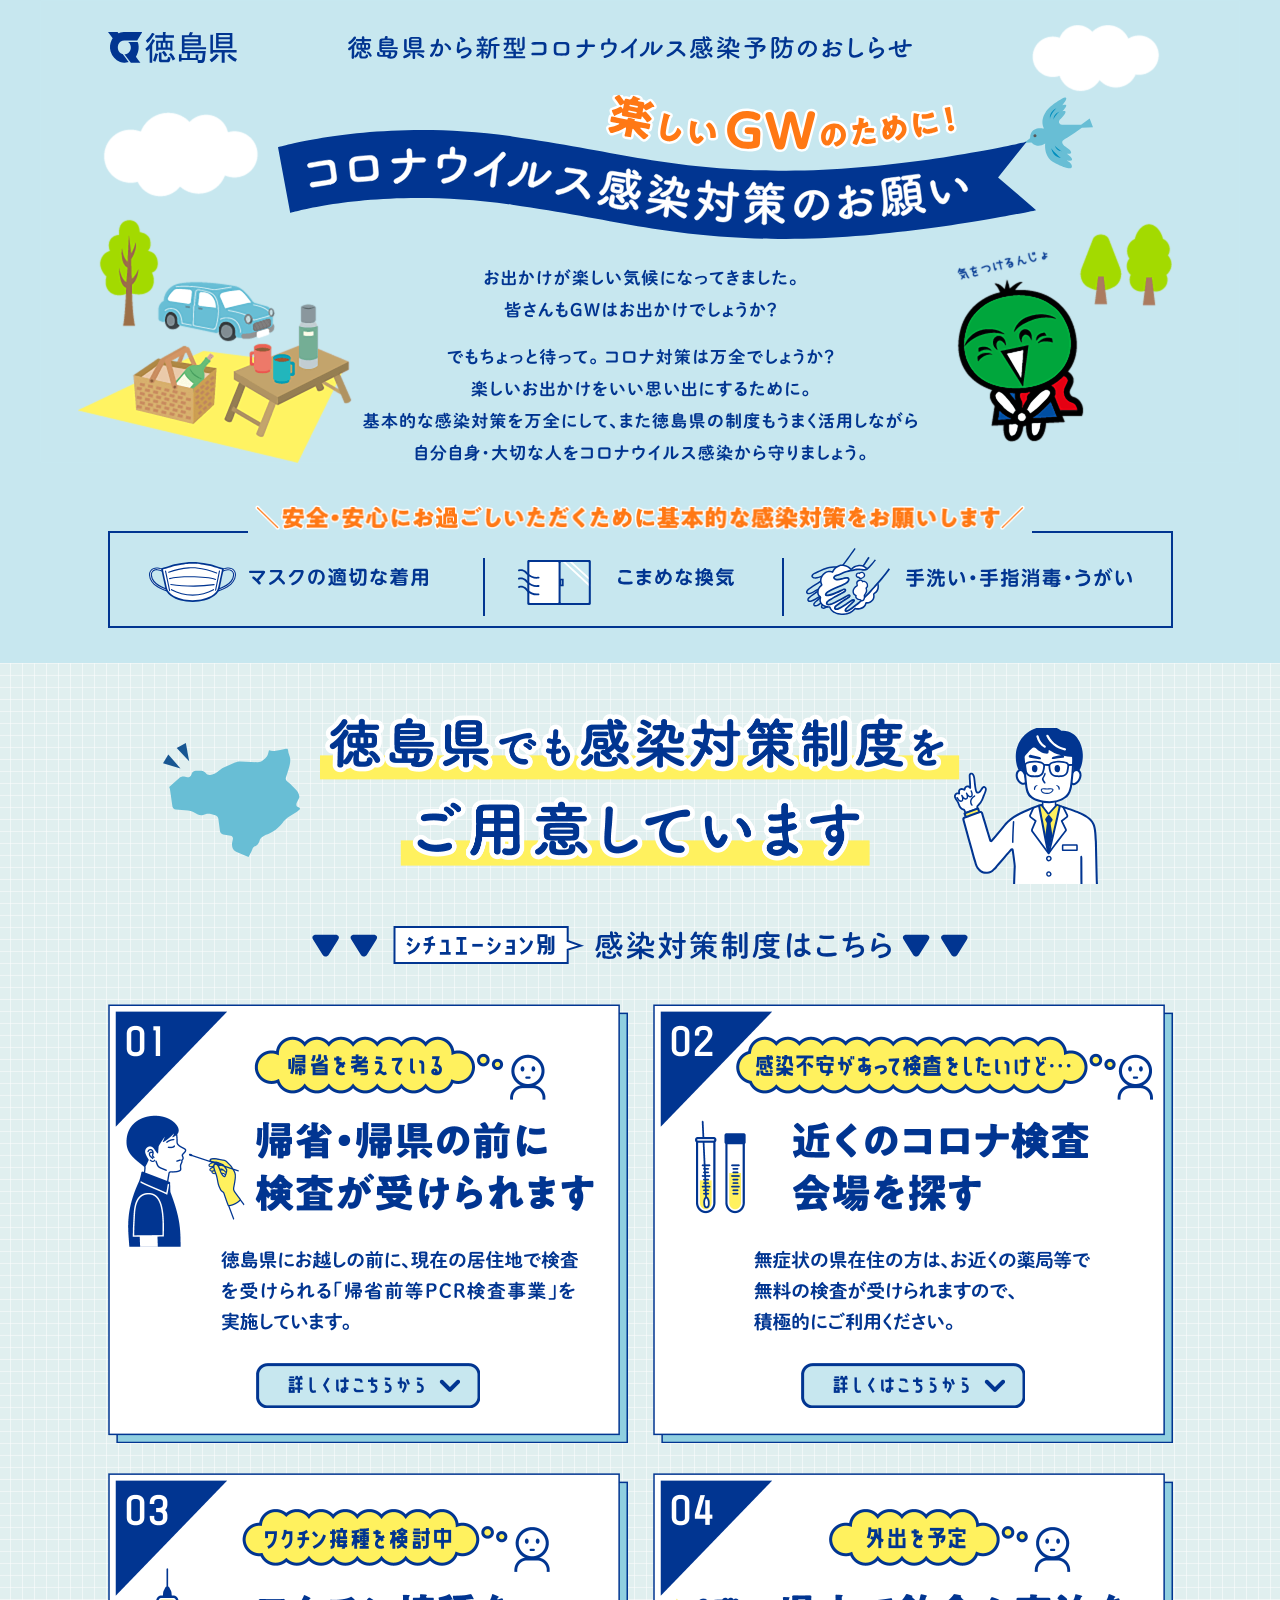
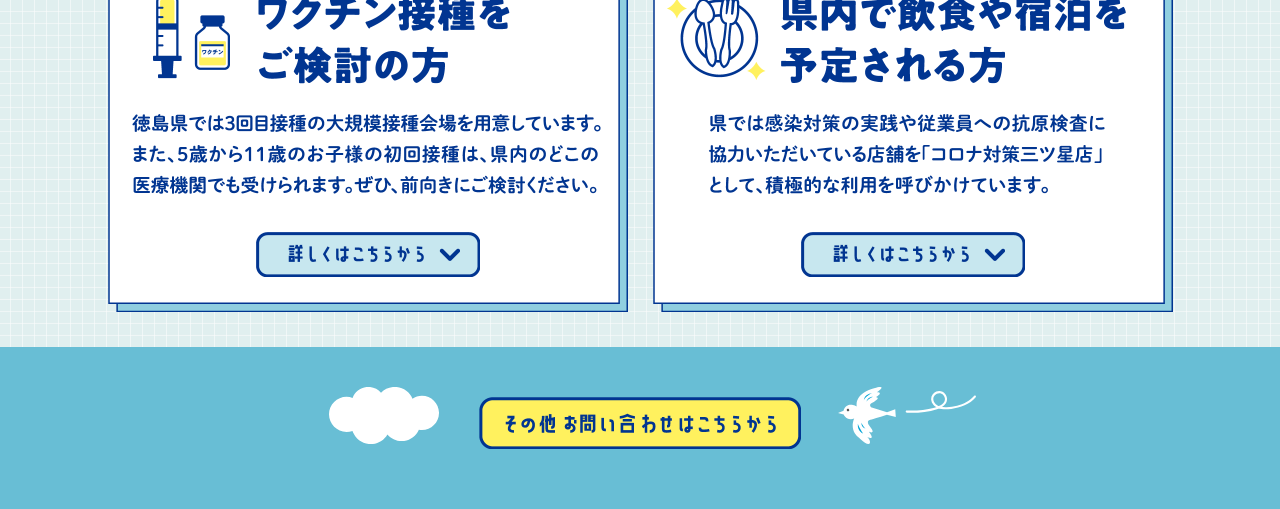
==== commit 8bb5b0eb: "20220422_pc/spコーディングend" ====
--- a/index.html
+++ b/index.html
@@ -37,66 +37,94 @@
 
   <!-- .fv -->
   <div class="fv">
-    <div class="fv_header mod_flex">
-      <h1 class="logo"><img src="img/header_logo.svg" alt="徳島県"></h1>
-      <p class="desc"><img src="img/header_desc.svg" alt="徳島県から新型コロナウイルス感染予防のおしらせ"></p>
+    <div class="fv_wrap container">
+      <div class="fv_header mod_flex align-center">
+        <h1 class="logo"><img src="img/header_logo.svg" alt="徳島県"></h1>
+        <p class="desc"><img src="img/header_desc.svg" alt="徳島県から新型コロナウイルス感染予防のおしらせ"></p>
+      </div>
+      <h2 class="fv_catch"><img src="img/fv_catch.svg" alt="楽しいGWのために！コロナウイルス感染対策のお願い"></h2>
+      <picture>
+        <source srcset="img/fv_text@2x.png" media="(min-width: 768px)">
+        <img class="fv_text" src="img/fv_text.png" alt="お出かけが楽しい気候になってきました。皆さんもGWはお出かけでしょうか？でもちょっと待って。 コロナ対策は万全でしょうか？楽しいお出かけをいい思い出にするために。基本的な感染対策を万全にして、また徳島県の制度もうまく活用しながら自分自身・大切な人をコロナウイルス感染から守りましょう。">
+      </picture>
+      <div class="fv_cot">
+        <div class="fv_cot_stit"><span class="inline">
+          <picture>
+            <source srcset="img/fv_stit_pc.png" media="(min-width: 768px)">
+            <img src="img/fv_stit_sp.png" alt="安全・安心にお過ごしいただくために基本的な感染対策をお願いします">
+          </picture>
+        </span></div>
+        <ul class="fv_cot_lists mod_flex_center align-center">
+          <li class="fv_cot_lists_item item1"><img src="img/fv_item1_text.svg" alt="マスクの適切な着用"></li>
+          <li class="fv_cot_lists_item item2"><img src="img/fv_item2_text.svg" alt="こまめな換気"></li>
+          <li class="fv_cot_lists_item item3"><img src="img/fv_item3_text.svg" alt="手洗い・手指消毒・うがい"></li>
+        </ul>
+      </div>
     </div>
   </div>
   <!-- .fv END -->
 
   <!-- .contants -->
   <section class="contants">
-    <h2 class="contants_title"></h2>
-    <ol class="main_link mod_flex_center">
-      <li class="item">
+    <div class="contants_wrap container">
+      <h3 class="contants_title">
         <picture>
-          <source srcset="img/link_item1@2x.png" media="(min-width: 768px)">
-          <img src="img/link_item1.png" alt="帰省・帰県の前に検査が受けられます" loading="lazy">
+          <source srcset="img/sec_tit@2x.png" media="(min-width: 768px)">
+          <img src="img/sec_tit.png" alt="徳島県でも感染対策制度をご用意しています" loading="lazy">
         </picture>
-        <a class="btn" href="https://www.pref.tokushima.lg.jp/ippannokata/kenko/kansensho/5048105/" target="_blank">
+      </h3>
+      <p class="contants_desc"><img src="img/sec_desc.svg" alt="シチュエーション別,感染対策制度はこちら" loading="lazy"></p>
+      <ol class="contants_link mod_flex_between">
+        <li class="item">
           <picture>
-            <source srcset="img/link_btn@2x.png" media="(min-width: 768px)">
-            <img src="img/link_btn.png" alt="詳しくはこちらから" loading="lazy">
+            <source srcset="img/link_item1@2x.png" media="(min-width: 768px)">
+            <img src="img/link_item1.png" alt="帰省を考えている,帰省・帰県の前に検査が受けられます,徳島県にお越しの前に、現在の居住地で検査を受けられる「帰省前等PCR検査事業」を実施しています。" loading="lazy">
           </picture>
-        </a>
-      </li>
-      <li class="item">
-        <picture>
-          <source srcset="img/link_item2@2x.png" media="(min-width: 768px)">
-          <img src="img/link_item2.png" alt="近くのコロナ検査会場を探す" loading="lazy">
-        </picture>
-        <a class="btn" href="https://tokushima-kensamuryo.info/" target="_blank">
+          <a class="btn" href="https://www.pref.tokushima.lg.jp/ippannokata/kenko/kansensho/5048105/" target="_blank">
+            <picture>
+              <source srcset="img/link_btn@2x.png" media="(min-width: 768px)">
+              <img src="img/link_btn.png" alt="詳しくはこちらから" loading="lazy">
+            </picture>
+          </a>
+        </li>
+        <li class="item">
           <picture>
-            <source srcset="img/link_btn@2x.png" media="(min-width: 768px)">
-            <img src="img/link_btn.png" alt="詳しくはこちらから" loading="lazy">
+            <source srcset="img/link_item2@2x.png" media="(min-width: 768px)">
+            <img src="img/link_item2.png" alt="感染不安があって検査をしたいけど,近くのコロナ検査会場を探す,無症状の県在住の方は、お近くの薬局等で無料の検査が受けられますので、積極的にご利用ください。" loading="lazy">
           </picture>
-        </a>
-      </li>
-      <li class="item">
-        <picture>
-          <source srcset="img/link_item3@2x.png" media="(min-width: 768px)">
-          <img src="img/link_item3.png" alt="ワクチン接種をご検討の方" loading="lazy">
-        </picture>
-        <a class="btn" href="https://www.pref.tokushima.lg.jp/ippannokata/kenko/kansensho/5044056/" target="_blank">
+          <a class="btn" href="https://tokushima-kensamuryo.info/" target="_blank">
+            <picture>
+              <source srcset="img/link_btn@2x.png" media="(min-width: 768px)">
+              <img src="img/link_btn.png" alt="詳しくはこちらから" loading="lazy">
+            </picture>
+          </a>
+        </li>
+        <li class="item">
           <picture>
-            <source srcset="img/link_btn@2x.png" media="(min-width: 768px)">
-            <img src="img/link_btn.png" alt="詳しくはこちらから" loading="lazy">
+            <source srcset="img/link_item3@2x.png" media="(min-width: 768px)">
+            <img src="img/link_item3.png" alt="ワクチン接種を検討中,ワクチン接種をご検討の方,徳島県では３回目接種の大規模接種会場を用意しています。また、５歳から１１歳のお子様の初回接種は、県内のどこの医療機関でも受けられます。ぜひ、前向きにご検討ください。" loading="lazy">
           </picture>
-        </a>
-      </li>
-      <li class="item">
-        <picture>
-          <source srcset="img/link_item4@2x.png" media="(min-width: 768px)">
-          <img src="img/link_item4.png" alt="県内で飲食や宿泊を予定される方" loading="lazy">
-        </picture>
-        <a class="btn" href="https://www.pref.tokushima.lg.jp/ippannokata/kenko/kansensho/5049223/" target="_blank">
+          <a class="btn" href="https://www.pref.tokushima.lg.jp/ippannokata/kenko/kansensho/5044056/" target="_blank">
+            <picture>
+              <source srcset="img/link_btn@2x.png" media="(min-width: 768px)">
+              <img src="img/link_btn.png" alt="詳しくはこちらから" loading="lazy">
+            </picture>
+          </a>
+        </li>
+        <li class="item">
           <picture>
-            <source srcset="img/link_btn@2x.png" media="(min-width: 768px)">
-            <img src="img/link_btn.png" alt="詳しくはこちらから" loading="lazy">
+            <source srcset="img/link_item4@2x.png" media="(min-width: 768px)">
+            <img src="img/link_item4.png" alt="外出を予定,県内で飲食や宿泊を予定される方,県では感染対策の実践や従業員への抗原検査に協力いただいている店舗を「コロナ対策三ツ星店」として、積極的な利用を呼びかけています。" loading="lazy">
           </picture>
-        </a>
-      </li>
-    </ol>
+          <a class="btn" href="https://www.pref.tokushima.lg.jp/ippannokata/kenko/kansensho/5049223/" target="_blank">
+            <picture>
+              <source srcset="img/link_btn@2x.png" media="(min-width: 768px)">
+              <img src="img/link_btn.png" alt="詳しくはこちらから" loading="lazy">
+            </picture>
+          </a>
+        </li>
+      </ol>
+    </div>
   </section>
   <!-- .contants END -->
 
--- a/css/style.css
+++ b/css/style.css
@@ -4,7 +4,7 @@
    共通
 -------------------------------------------------------------- */
 body {
-  min-width: 1000px;
+  min-width: 1100px;
   color: #000;
   font-size: .14rem;
   font-family: "メイリオ", "Meiryo", "游ゴシック", "Yu Gothic", YuGothic, "ヒラギノ角ゴ Pro W3", "Hiragino Kaku Gothic Pro", sans-serif;
@@ -22,33 +22,13 @@
 }
 
 .container {
-  width: 960px;
+  width: 1065px;
   margin: 0 auto;
 }
 
 @media screen and (max-width: 767px) {
   .container {
     width: calc(100% - .2rem);
-  }
-}
-
-a {
-  color: #000;
-}
-
-.img_switch {
-  visibility: hidden;
-}
-
-@media screen and (max-width: 767px) {
-  .pconly {
-    display: none !important;
-  }
-}
-
-@media screen and (min-width: 768px) {
-  .sponly {
-    display: none;
   }
 }
 
@@ -150,141 +130,249 @@
           align-items: center;
 }
 
-/* Background ---------- */
-.mod_bg01 {
-  background-size: 20rem auto;
-  background-repeat: no-repeat;
-  background-position: center;
-}
-
-@media screen and (max-width: 767px) {
-  .mod_bg01 {
-    background-size: 100%;
-  }
-}
-
-.mod_bg02 {
-  background-size: cover;
-  background-repeat: no-repeat;
-  background-position: center;
-}
-
-@media screen and (max-width: 767px) {
-  .mod_bg02 {
-    background-size: 100%;
-  }
-}
-
-.mod_bg03 {
-  background-repeat: repeat;
-}
-
-/* mod_layout ---------- */
-.mod_layout01 {
-  padding: 1rem 0;
-}
-
-@media screen and (max-width: 767px) {
-  .mod_layout01 {
-    padding: .5rem 0;
-  }
-}
-
-.mod_layout02 {
-  padding: 1rem 0 0;
-}
-
-@media screen and (max-width: 767px) {
-  .mod_layout02 {
-    padding: .5rem 0 0;
-  }
-}
-
-/* mod_tit ---------- */
-/* mod_btn ---------- */
-.mod_btn01 a {
-  display: block;
-  -webkit-transition: opacity .4s;
-  transition: opacity .4s;
-}
-
-.mod_btn01 a:hover {
-  opacity: .7;
-}
-
-/* number ---------- */
-.mod_num {
-  counter-reset: number 0;
-}
-
-.mod_num li {
-  position: relative;
-}
-
-.mod_num li::before {
-  counter-increment: number 1;
-  content: counter(number) "";
-  border-radius: 50%;
-  position: absolute;
-}
-
-/* --------------------------------------------------------------
-   Contents_共通
--------------------------------------------------------------- */
-/* Title ---------- */
-/* Text ---------- */
-/* fontawesome ---------- */
-.fontawesome::before {
-  display: inline-block;
-  content: "\f105";
-  font-family: "Font Awesome 5 Free";
-  font-weight: 900;
-}
-
 /* main
 --------------------------------------------------------------*/
 /* fv ----------- */
 .fv {
-  background: center top/cover no-repeat #c7e7ef url(../img/fv_bg_pc@2x.png);
+  padding: 0 0 .35rem;
+  background: center top/12rem auto no-repeat #c7e7ef url(../img/fv_bg_pc.png);
+}
+
+.fv_header {
+  height: .95rem;
+}
+
+.fv_header .logo {
+  width: 1.3rem;
+  margin-right: 1.1rem;
+}
+
+.fv_header .desc {
+  width: 5.65rem;
+}
+
+.fv_catch {
+  width: 8.16rem;
+  margin-left: 1.7rem;
+}
+
+.fv_text {
+  display: block;
+  width: 5.54rem;
+  margin: .3rem auto .7rem;
+}
+
+.fv_cot {
+  padding: 0 0 .1rem;
+  border: 2px solid #013591;
+}
+
+.fv_cot_stit {
+  margin: 0 auto;
+  text-align: center;
+}
+
+.fv_cot_stit .inline {
+  display: inline-block;
+  width: 7.84rem;
+  margin: 0 0 -.28rem;
+  padding: 0 .07rem .1rem;
+  background: #c7e7ef;
+  position: relative;
+  top: -.28rem;
+}
+
+.fv_cot_lists {
+  margin: -.1rem 0 0;
+}
+
+.fv_cot_lists_item {
+  height: .68rem;
+  padding: .2rem 0 0 1rem;
+  background-position: center left;
+  background-repeat: no-repeat;
+}
+
+.fv_cot_lists_item.item1 {
+  background-size: .87rem auto;
+  background-image: url(../img/fv_item1_ico.svg);
+}
+
+.fv_cot_lists_item.item1 img {
+  width: 1.79rem;
+}
+
+.fv_cot_lists_item.item2 {
+  margin: 0 .72rem 0 .9rem;
+  background-size: .73rem auto;
+  background-image: url(../img/fv_item2_ico.svg);
+  position: relative;
+}
+
+.fv_cot_lists_item.item2::before, .fv_cot_lists_item.item2::after {
+  content: "";
+  width: 2px;
+  height: .58rem;
+  background: #013591;
+  position: absolute;
+  top: .1rem;
+}
+
+.fv_cot_lists_item.item2::before {
+  left: -.35rem;
+}
+
+.fv_cot_lists_item.item2::after {
+  right: -.5rem;
+}
+
+.fv_cot_lists_item.item2 img {
+  width: 1.16rem;
+}
+
+.fv_cot_lists_item.item3 {
+  background-size: .84rem auto;
+  background-image: url(../img/fv_item3_ico.svg);
+}
+
+.fv_cot_lists_item.item3 img {
+  width: 2.26rem;
+}
+
+@media screen and (max-width: 767px) {
+  .fv {
+    padding: 0 0 .15rem;
+    background: top center/cover no-repeat #c7e7ef url(../img/fv_bg_sp.png);
+  }
+  .fv_header {
+    height: .5rem;
+  }
+  .fv_header .logo {
+    width: .65rem;
+    margin-right: .15rem;
+  }
+  .fv_header .desc {
+    width: 75%;
+  }
+  .fv_catch {
+    width: 100%;
+    margin-left: 0;
+  }
+  .fv_text {
+    width: 100%;
+    margin: .15rem auto .35rem;
+  }
+  .fv_cot {
+    width: calc(100% - .2rem);
+    margin: 0 auto;
+    padding: 0 0 .2rem;
+    border-width: 1px;
+  }
+  .fv_cot_stit .inline {
+    width: 65%;
+    margin: 0 auto -.2rem;
+    padding: 0;
+    top: -.2rem;
+  }
+  .fv_cot_lists {
+    margin: -.2rem 0 0;
+  }
+  .fv_cot_lists_item {
+    height: .36rem;
+    padding: .3rem 0 0;
+    background-position: center top;
+  }
+  .fv_cot_lists_item.item1 {
+    background-size: .35rem auto;
+    background-position: center top .1rem;
+  }
+  .fv_cot_lists_item.item1 img {
+    width: .9rem;
+  }
+  .fv_cot_lists_item.item2 {
+    margin: 0 .3rem;
+    background-size: .3rem auto;
+    background-position: center top .1rem;
+    position: relative;
+  }
+  .fv_cot_lists_item.item2::before, .fv_cot_lists_item.item2::after {
+    width: 1px;
+    height: 100%;
+    top: .1rem;
+  }
+  .fv_cot_lists_item.item2::before {
+    left: -.15rem;
+  }
+  .fv_cot_lists_item.item2::after {
+    right: -.15rem;
+  }
+  .fv_cot_lists_item.item2 img {
+    width: .58rem;
+  }
+  .fv_cot_lists_item.item3 {
+    background-size: .35rem auto;
+  }
+  .fv_cot_lists_item.item3 img {
+    width: 1.13rem;
+  }
 }
 
 /* contants ----------- */
 .contants {
-  margin: 0 auto;
+  padding: .5rem 0 .05rem;
+  background: center/0.12rem auto repeat url(../img/repeat_bg.png);
+}
+
+.contants_wrap {
   position: relative;
-  background: center/0.12rem auto repeat url(../img/repeat_bg.png);
-}
-
-@media screen and (min-width: 768px) {
-  .contants {
-    width: 12rem;
-  }
-}
-
-.contants_link {
-  width: 10.88rem;
+}
+
+.contants_wrap::before, .contants_wrap::after {
+  content: "";
+  background-repeat: no-repeat;
+  background-size: 100% auto;
+  background-position: center;
   position: absolute;
-  left: calc(50% - 5.44rem);
-  bottom: 0;
+}
+
+.contants_wrap::before {
+  width: 1.37rem;
+  height: 1.14rem;
+  background-image: url(../img/sec_deco1.svg);
+  top: .3rem;
+  left: .55rem;
+}
+
+.contants_wrap::after {
+  width: 1.44rem;
+  height: 1.56rem;
+  background-image: url(../img/sec_deco2.svg);
+  top: .15rem;
+  right: .75rem;
+}
+
+.contants_title {
+  width: 6.4rem;
+  margin: 0 auto .6rem;
+}
+
+.contants_desc {
+  width: 6.6rem;
+  margin: 0 auto .4rem;
 }
 
 .contants_link .item {
   width: 5.2rem;
+  margin: 0 0 .3rem;
   position: relative;
-}
-
-@media screen and (min-width: 768px) {
-  .contants_link .item {
-    margin: 0 .12rem .3rem;
-  }
 }
 
 .contants_link .item .btn {
   display: block;
-  width: 2.22rem;
+  width: 2.24rem;
   position: absolute;
-  left: calc(50% - 1.11rem);
-  bottom: .38rem;
+  left: calc(50% - 1.12rem);
+  bottom: .35rem;
 }
 
 @media screen and (min-width: 768px) {
@@ -299,18 +387,35 @@
 
 @media screen and (max-width: 767px) {
   .contants {
-    padding: 0 0 9rem;
-  }
-  .contants_link {
-    width: calc(100% - .2rem);
+    padding: .3rem 0 .05rem;
+    background: center/0.06rem auto repeat url(../img/repeat_bg.png);
+  }
+  .contants_wrap::before {
+    width: .65rem;
+    height: .57rem;
     left: 0;
+  }
+  .contants_wrap::after {
+    width: .6rem;
+    height: .68rem;
     right: 0;
-    margin: 0 auto;
-    bottom: .2rem;
+  }
+  .contants_title {
+    width: 70%;
+    margin: 0 auto .3rem;
+  }
+  .contants_desc {
+    width: 80%;
+    margin: 0 auto .2rem;
   }
   .contants_link .item {
     width: 100%;
-    margin: 0 0 .08rem;
+    margin: 0 .1rem .15rem;
+  }
+  .contants_link .item .btn {
+    width: 1.5rem;
+    left: calc(50% - .75rem);
+    bottom: .25rem;
   }
 }
 
@@ -338,20 +443,20 @@
 .contact .deco::before {
   width: 1.1rem;
   height: .57rem;
-  background-image: url(../img/contact_deco1@2x.png);
+  background-image: url(../img/contact_deco1.svg);
   left: -1.5rem;
 }
 
 .contact .deco::after {
   width: 1.38rem;
   height: .57rem;
-  background-image: url(../img/contact_deco2@2x.png);
+  background-image: url(../img/contact_deco2.svg);
   right: -1.75rem;
 }
 
 .contact a {
   display: block;
-  width: 3.18rem;
+  width: 3.22rem;
 }
 
 @media screen and (min-width: 768px) {
@@ -363,4 +468,26 @@
     opacity: .7;
   }
 }
+
+@media screen and (max-width: 767px) {
+  .contact {
+    padding: .25rem 0 .3rem;
+  }
+  .contact .deco::before, .contact .deco::after {
+    top: 0;
+  }
+  .contact .deco::before {
+    width: .55rem;
+    height: .3rem;
+    left: -.6rem;
+  }
+  .contact .deco::after {
+    width: .69rem;
+    height: .3rem;
+    right: -.75rem;
+  }
+  .contact a {
+    width: 2.2rem;
+  }
+}
 /*# sourceMappingURL=style.css.map */